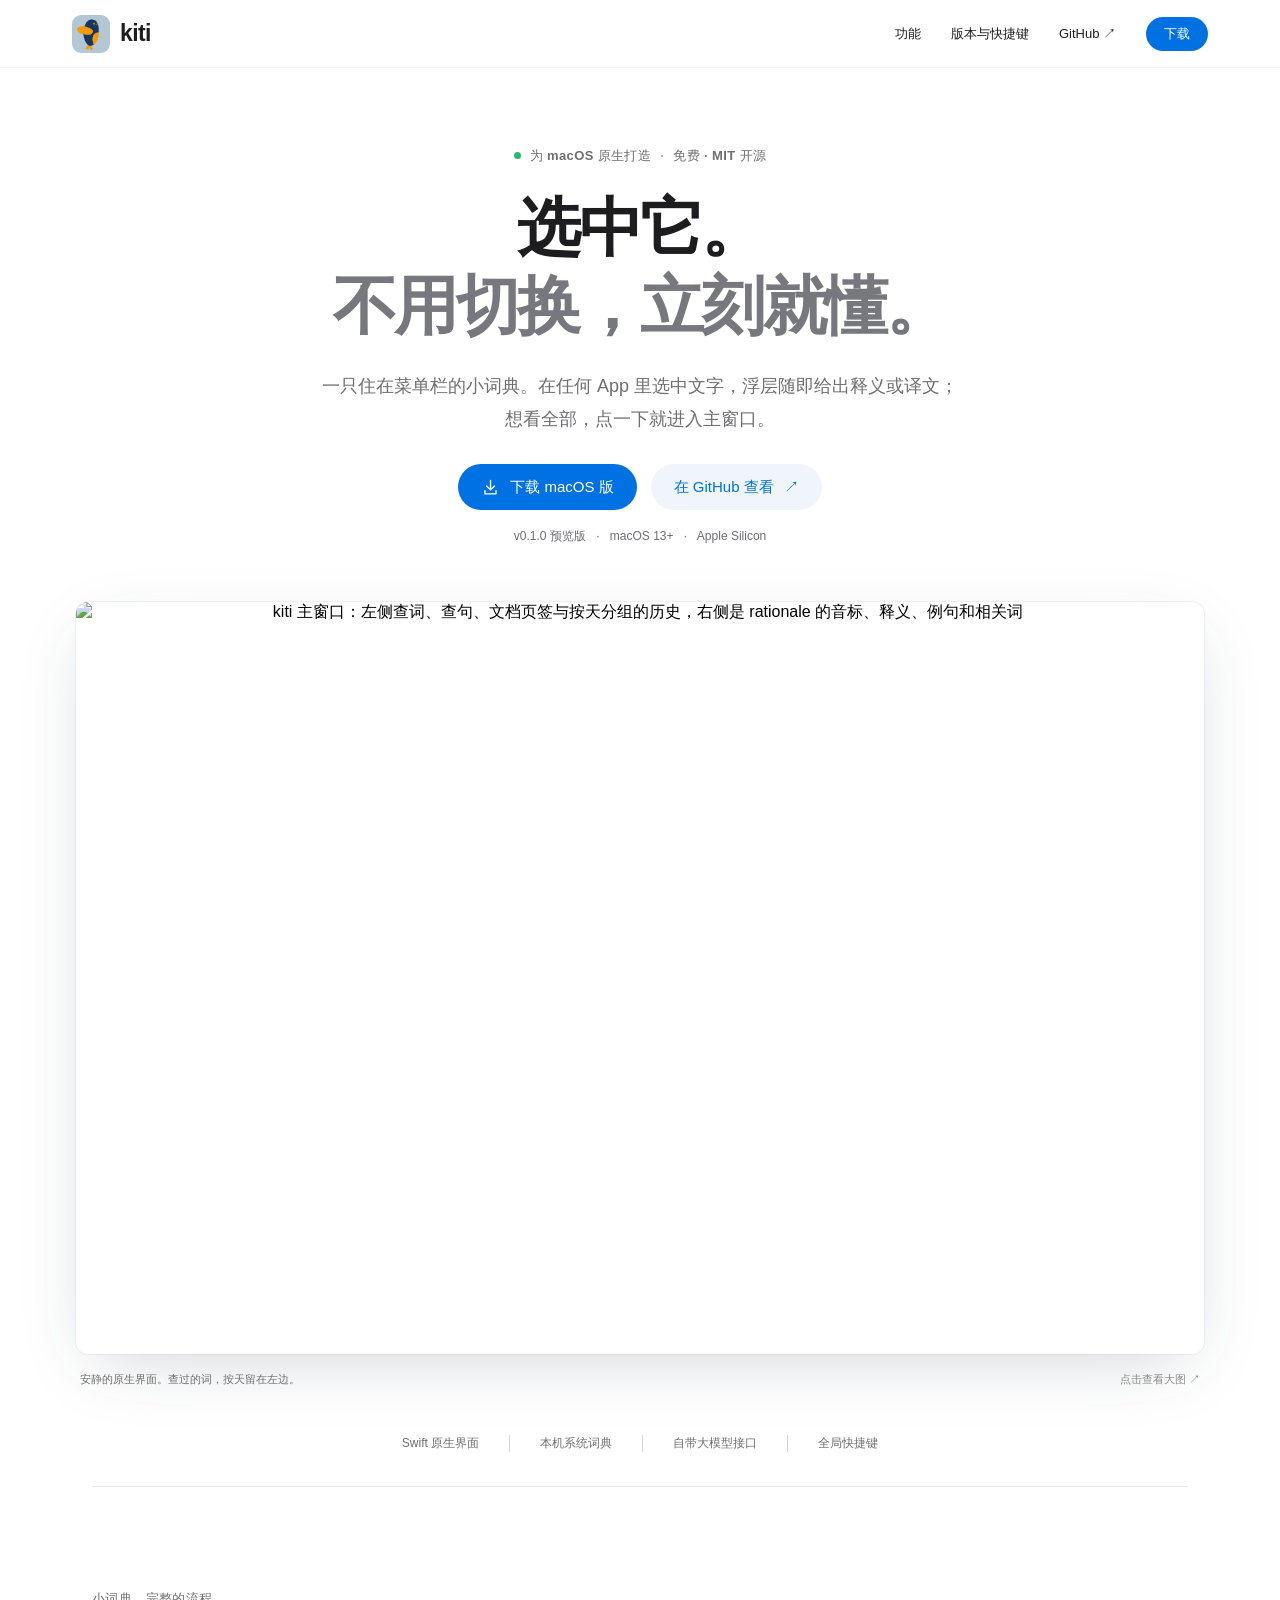
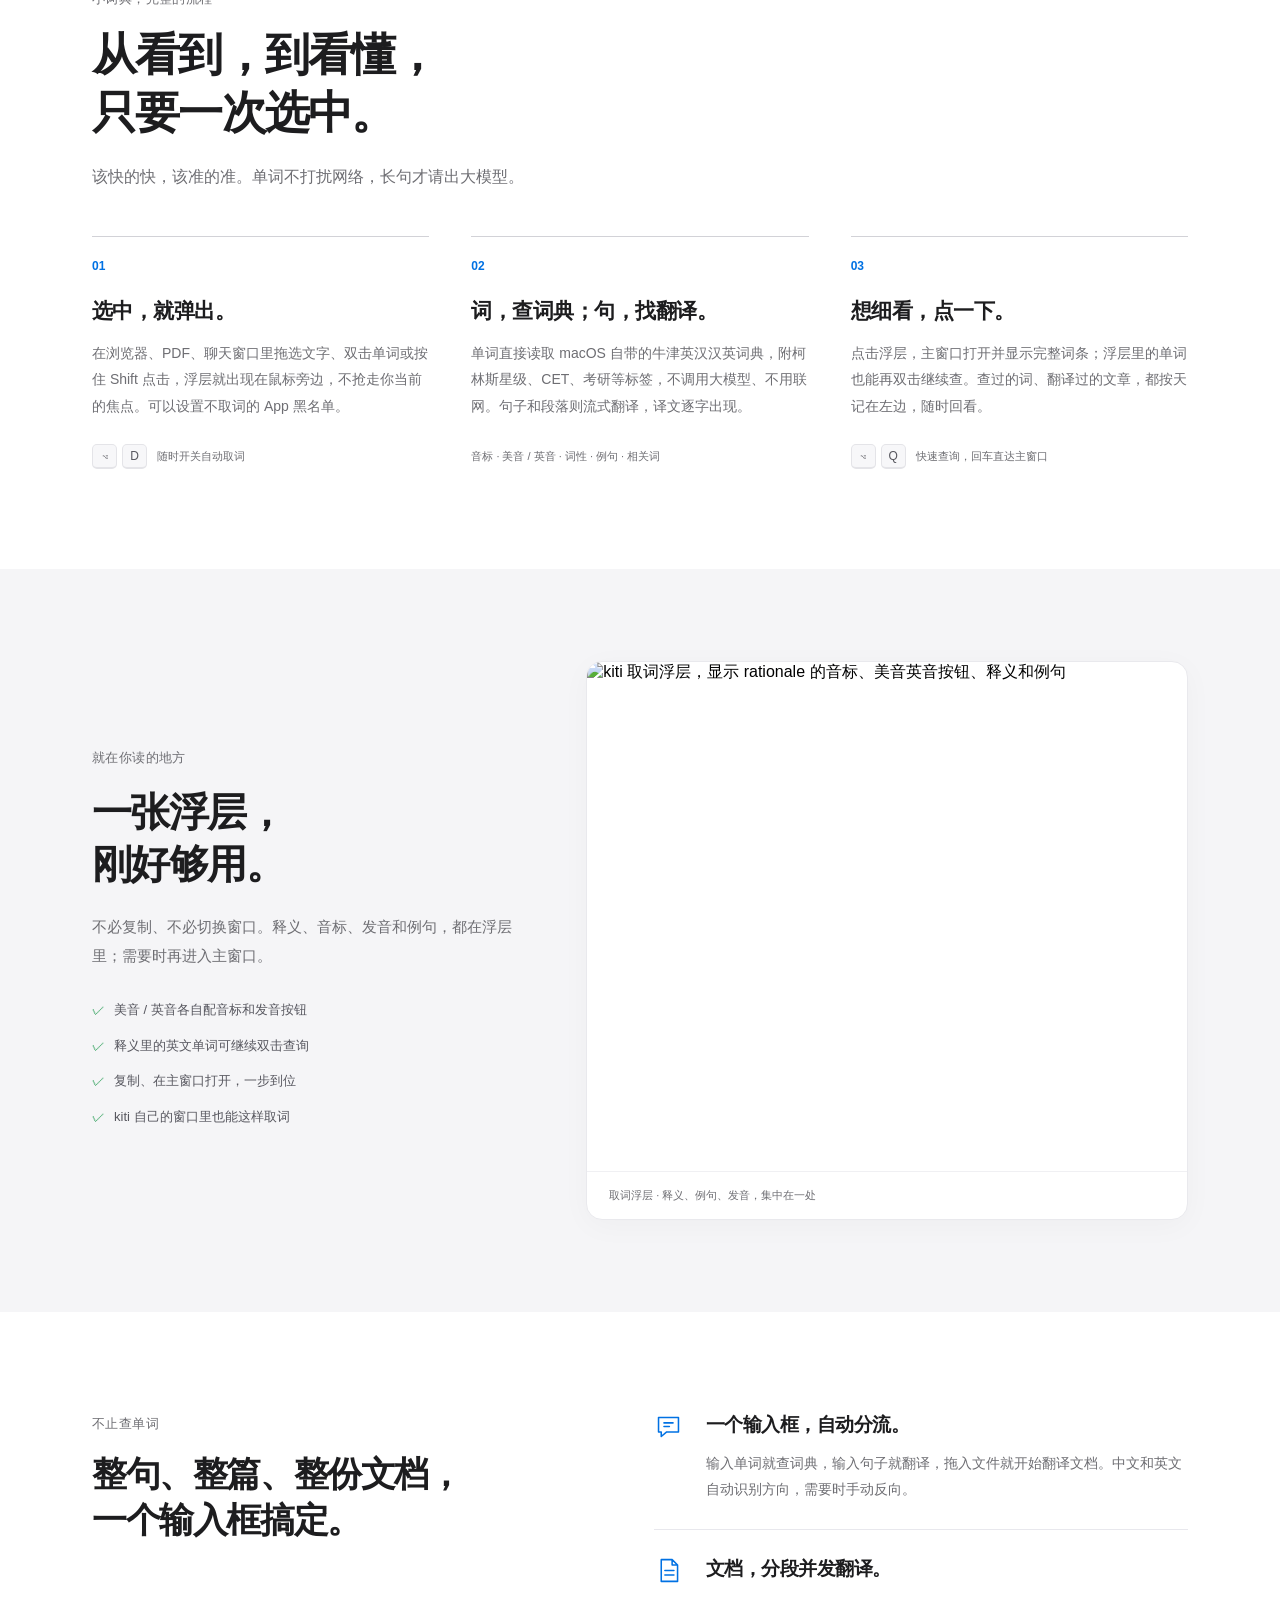
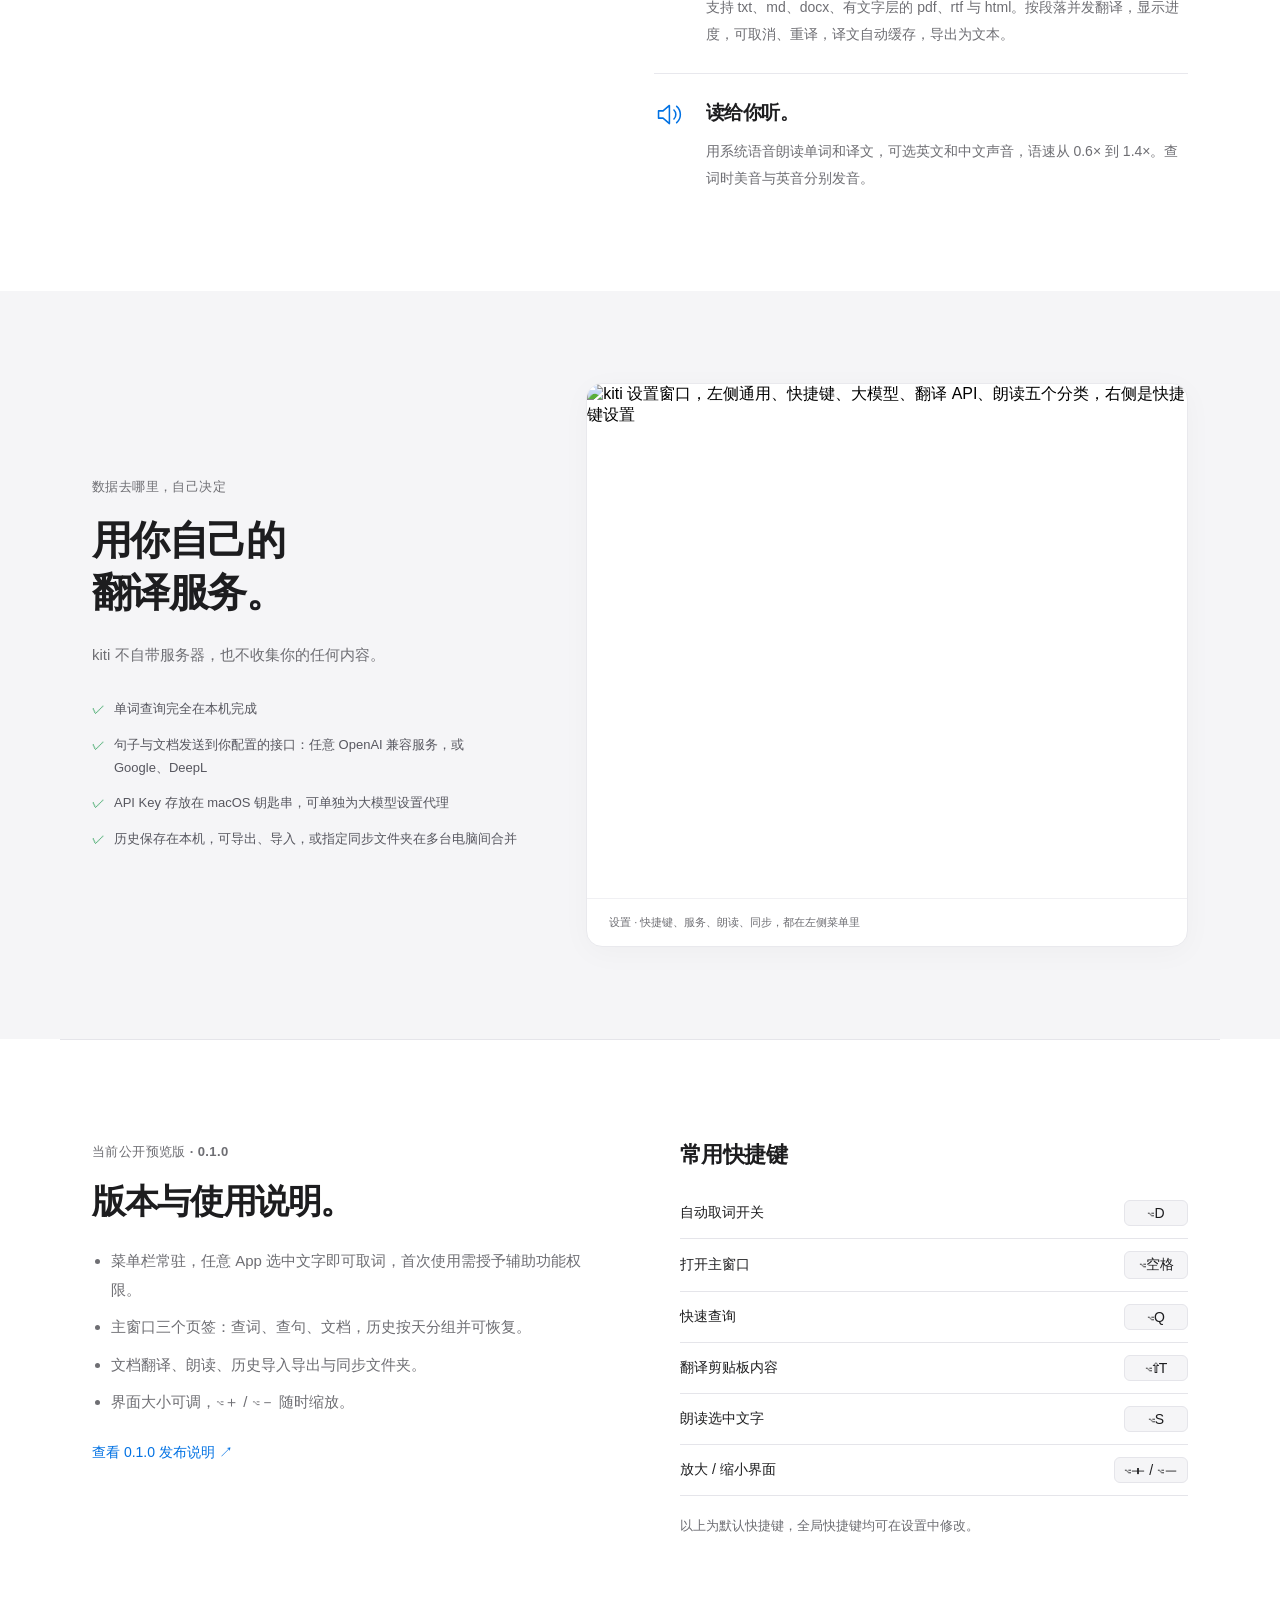
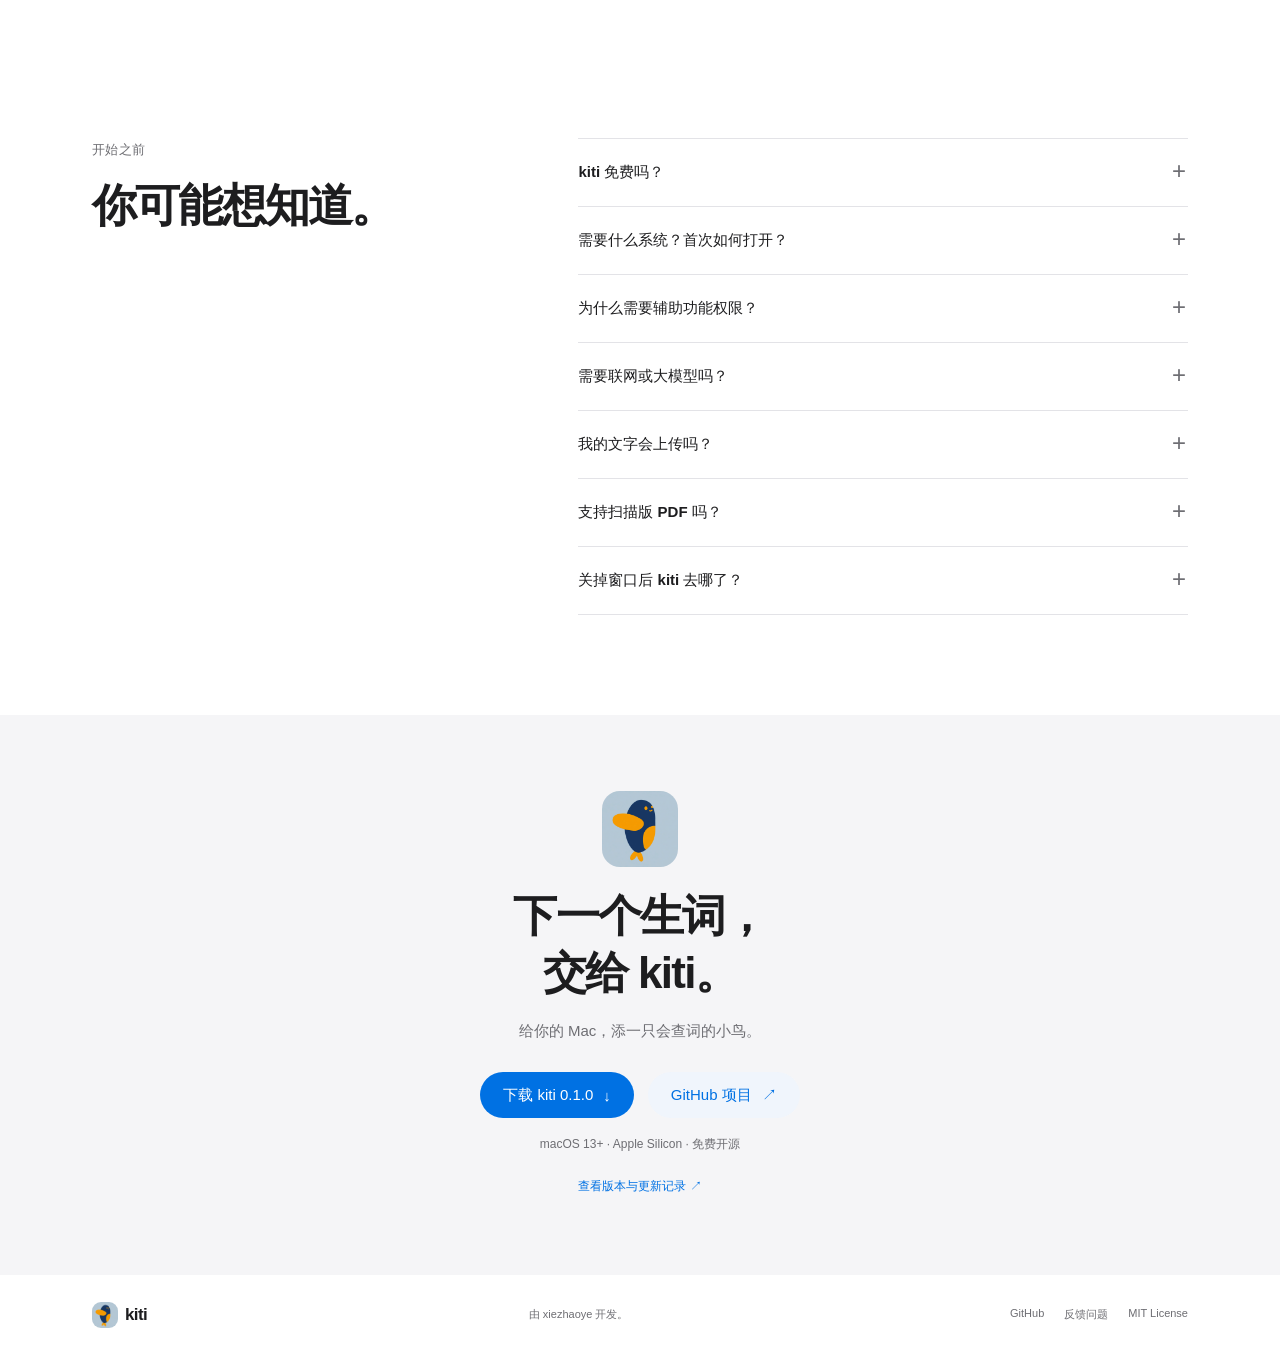
==== landing/index.html @ 947bb6e4 "kiti 0.1.0: macOS 菜单栏词典与翻译 + 落地页 Co-Authored-By: Claude Sonnet 5.5 <noreply@anthropic.com>" ====
<!doctype html>
<!-- Context: kiti, a macOS menu-bar dictionary and translator. Direction: same light Apple-inspired product page as Hoot, real offscreen renders of the native UI. No external fonts, trackers or runtime dependencies. -->
<html lang="zh-CN">
<head>
  <meta charset="utf-8">
  <meta name="viewport" content="width=device-width,initial-scale=1">
  <meta name="theme-color" content="#f5f5f7">
  <title>kiti — 选中就懂，住在菜单栏的 Mac 词典与翻译</title>
  <meta name="description" content="kiti 是一款免费的 macOS 菜单栏词典与翻译 App。在任何 App 里选中文字，浮层立即给出释义或译文；单词走本机系统词典，句子与整篇文档交给你自己的大模型，以 MIT 协议开源。">
  <link rel="canonical" href="https://kiti.xiezhaoye.site/">
  <link rel="icon" type="image/png" href="assets/logo.png">
  <link rel="apple-touch-icon" href="assets/logo.png">
  <meta property="og:type" content="website">
  <meta property="og:locale" content="zh_CN">
  <meta property="og:title" content="kiti — 选中就懂，住在菜单栏的 Mac 词典与翻译">
  <meta property="og:description" content="任何 App 里选中文字，浮层即刻出释义或译文。免费使用，MIT 开源。">
  <meta property="og:url" content="https://kiti.xiezhaoye.site/">
  <meta property="og:image" content="https://kiti.xiezhaoye.site/assets/kiti-main.jpg">
  <meta name="twitter:card" content="summary_large_image">
  <link rel="stylesheet" href="style.css">
  <script src="site.js" defer></script>
</head>
<body>
<a class="skip" href="#main">跳转到正文</a>
<header class="nav">
  <div class="nav-inner">
    <a class="brand" href="#" aria-label="kiti 首页"><img src="assets/logo.png" width="38" height="38" alt=""><span>kiti</span></a>
    <nav aria-label="主导航"><a href="#features">功能</a><a href="#updates">版本与快捷键</a><a href="https://github.com/xiezhaoye/kiti">GitHub <span aria-hidden="true">↗</span></a><a class="nav-download" href="#download">下载</a></nav>
  </div>
</header>
<main id="main">
  <section class="hero wrap" data-screen-label="产品介绍">
    <p class="eyebrow"><span class="status-dot" aria-hidden="true"></span> 为 macOS 原生打造 <span class="dot-divider">·</span> 免费 · MIT 开源</p>
    <h1>选中它。<br><span><span class="hero-phrase">不用切换，</span><span class="hero-phrase">立刻就懂。</span></span></h1>
    <p class="hero-description">一只住在菜单栏的小词典。在任何 App 里选中文字，浮层随即给出释义或译文；<br class="desktop-break">想看全部，点一下就进入主窗口。</p>
    <div class="hero-actions"><a class="button primary" href="https://github.com/xiezhaoye/kiti/releases/download/v0.1.0/kiti-0.1.0-macos-arm64.zip"><svg viewBox="0 0 24 24" aria-hidden="true"><path d="M12 3v12m-5-5 5 5 5-5M5 16v4h14v-4"></path></svg>下载 macOS 版</a><a class="button secondary" href="https://github.com/xiezhaoye/kiti">在 GitHub 查看 <span aria-hidden="true">↗</span></a></div>
    <p class="compatibility">v0.1.0 预览版 <span>·</span> macOS 13+ <span>·</span> Apple Silicon</p>
    <figure class="hero-product">
      <button class="screenshot-button" data-preview="assets/kiti-main.jpg" data-caption="kiti 主窗口：查词、查句、文档三个页签，按天分组的历史，以及词条详情" aria-label="放大查看 kiti 主窗口"><img class="product-image" src="assets/kiti-main.jpg" width="2000" height="1333" alt="kiti 主窗口：左侧查词、查句、文档页签与按天分组的历史，右侧是 rationale 的音标、释义、例句和相关词" fetchpriority="high"></button>
      <figcaption>安静的原生界面。查过的词，按天留在左边。<span>点击查看大图 <span aria-hidden="true">↗</span></span></figcaption>
    </figure>
    <div class="capability-strip"><span>Swift 原生界面</span><span>本机系统词典</span><span>自带大模型接口</span><span>全局快捷键</span></div>
  </section>
  <section class="section wrap" id="features" data-screen-label="核心流程">
    <div class="section-heading"><p class="eyebrow">小词典，完整的流程</p><h2>从看到，到看懂，<br>只要一次选中。</h2><p>该快的快，该准的准。单词不打扰网络，长句才请出大模型。</p></div>
    <div class="workflow">
      <article><span class="step">01</span><h3>选中，就弹出。</h3><p>在浏览器、PDF、聊天窗口里拖选文字、双击单词或按住 Shift 点击，浮层就出现在鼠标旁边，不抢走你当前的焦点。可以设置不取词的 App 黑名单。</p><div class="keyboard"><kbd>⌥</kbd><kbd>D</kbd><span>随时开关自动取词</span></div></article>
      <article><span class="step">02</span><h3>词，查词典；句，找翻译。</h3><p>单词直接读取 macOS 自带的牛津英汉汉英词典，附柯林斯星级、CET、考研等标签，不调用大模型、不用联网。句子和段落则流式翻译，译文逐字出现。</p><p class="small-note">音标 · 美音 / 英音 · 词性 · 例句 · 相关词</p></article>
      <article><span class="step">03</span><h3>想细看，点一下。</h3><p>点击浮层，主窗口打开并显示完整词条；浮层里的单词也能再双击继续查。查过的词、翻译过的文章，都按天记在左边，随时回看。</p><div class="keyboard"><kbd>⌥</kbd><kbd>Q</kbd><span>快速查询，回车直达主窗口</span></div></article>
    </div>
  </section>
  <section class="editing-section" data-screen-label="取词浮层">
    <div class="wrap editing-layout">
      <div class="editing-copy"><p class="eyebrow">就在你读的地方</p><h2>一张浮层，<br>刚好够用。</h2><p>不必复制、不必切换窗口。释义、音标、发音和例句，都在浮层里；需要时再进入主窗口。</p><ul class="check-list"><li>美音 / 英音各自配音标和发音按钮</li><li>释义里的英文单词可继续双击查询</li><li>复制、在主窗口打开，一步到位</li><li>kiti 自己的窗口里也能这样取词</li></ul></div>
      <figure class="annotation-figure"><button class="screenshot-button" data-preview="assets/kiti-popover.jpg" data-caption="kiti 取词浮层：auto 的音标、发音、释义与例句" aria-label="放大查看取词浮层"><img src="assets/kiti-popover.jpg" width="942" height="800" alt="kiti 取词浮层，显示 rationale 的音标、美音英音按钮、释义和例句" loading="lazy"></button><figcaption>取词浮层 · 释义、例句、发音，集中在一处</figcaption></figure>
    </div>
  </section>
  <section class="section wrap everyday" data-screen-label="翻译与文档">
    <div class="section-heading"><p class="eyebrow">不止查单词</p><h2>整句、整篇、整份文档，<br>一个输入框搞定。</h2></div>
    <div class="feature-list">
      <article><svg viewBox="0 0 32 32" aria-hidden="true"><path d="M5 6h22v16H14l-6 5v-5H5zM11 12h10M11 16h6"></path></svg><div><h3>一个输入框，自动分流。</h3><p>输入单词就查词典，输入句子就翻译，拖入文件就开始翻译文档。中文和英文自动识别方向，需要时手动反向。</p></div></article>
      <article><svg viewBox="0 0 32 32" aria-hidden="true"><path d="M8 4h12l6 6v18H8zM20 4v6h6M12 16h10M12 21h10"></path></svg><div><h3>文档，分段并发翻译。</h3><p>支持 txt、md、docx、有文字层的 pdf、rtf 与 html。按段落并发翻译，显示进度，可取消、重译，译文自动缓存，导出为文本。</p></div></article>
      <article><svg viewBox="0 0 32 32" aria-hidden="true"><path d="M5 12v8h5l7 6V6l-7 6zM22 11a7 7 0 0 1 0 10M25 7a12 12 0 0 1 0 18"></path></svg><div><h3>读给你听。</h3><p>用系统语音朗读单词和译文，可选英文和中文声音，语速从 0.6× 到 1.4×。查词时美音与英音分别发音。</p></div></article>
    </div>
  </section>
  <section class="editing-section" data-screen-label="翻译服务与隐私">
    <div class="wrap editing-layout">
      <div class="editing-copy"><p class="eyebrow">数据去哪里，自己决定</p><h2>用你自己的<br>翻译服务。</h2><p>kiti 不自带服务器，也不收集你的任何内容。</p><ul class="check-list"><li>单词查询完全在本机完成</li><li>句子与文档发送到你配置的接口：任意 OpenAI 兼容服务，或 Google、DeepL</li><li>API Key 存放在 macOS 钥匙串，可单独为大模型设置代理</li><li>历史保存在本机，可导出、导入，或指定同步文件夹在多台电脑间合并</li></ul></div>
      <figure class="annotation-figure"><button class="screenshot-button" data-preview="assets/kiti-keys.jpg" data-caption="kiti 设置：通用、快捷键、大模型、翻译 API、朗读" aria-label="放大查看设置界面"><img src="assets/kiti-keys.jpg" width="1820" height="1560" alt="kiti 设置窗口，左侧通用、快捷键、大模型、翻译 API、朗读五个分类，右侧是快捷键设置" loading="lazy"></button><figcaption>设置 · 快捷键、服务、朗读、同步，都在左侧菜单里</figcaption></figure>
    </div>
  </section>
  <section class="section wrap release-overview" id="updates" data-screen-label="当前版本与常用快捷键">
    <div><p class="eyebrow">当前公开预览版 · 0.1.0</p><h2>版本与使用说明。</h2><ul class="release-points"><li>菜单栏常驻，任意 App 选中文字即可取词，首次使用需授予辅助功能权限。</li><li>主窗口三个页签：查词、查句、文档，历史按天分组并可恢复。</li><li>文档翻译、朗读、历史导入导出与同步文件夹。</li><li>界面大小可调，⌥＋ / ⌥－ 随时缩放。</li></ul><a class="release-detail" href="https://github.com/xiezhaoye/kiti/releases/tag/v0.1.0">查看 0.1.0 发布说明 ↗</a></div>
    <div class="shortcut-panel"><h3>常用快捷键</h3><dl><div><dt>自动取词开关</dt><dd><kbd>⌥D</kbd></dd></div><div><dt>打开主窗口</dt><dd><kbd>⌥空格</kbd></dd></div><div><dt>快速查询</dt><dd><kbd>⌥Q</kbd></dd></div><div><dt>翻译剪贴板内容</dt><dd><kbd>⌥⇧T</kbd></dd></div><div><dt>朗读选中文字</dt><dd><kbd>⌥S</kbd></dd></div><div><dt>放大 / 缩小界面</dt><dd><kbd>⌥＋ / ⌥－</kbd></dd></div></dl><p>以上为默认快捷键，全局快捷键均可在设置中修改。</p></div>
  </section>
  <section class="section wrap faq-section" data-screen-label="常见问题"><div class="section-heading"><p class="eyebrow">开始之前</p><h2>你可能想知道。</h2></div><div class="faq">
    <details><summary>kiti 免费吗？</summary><p>免费使用，并以 MIT 协议开源。你可以查看、修改和分发代码，条款见 <a href="https://github.com/xiezhaoye/kiti/blob/main/LICENSE">MIT License</a>。</p></details>
    <details><summary>需要什么系统？首次如何打开？</summary><p>当前预览版支持 macOS 13 及以上的 Apple Silicon Mac。下载 ZIP 后解压，将 kiti.app 拖入“应用程序”。安装包尚未经 Apple 公证；如果系统提示无法验证开发者，可确认来源后在“系统设置 → 隐私与安全性”中选择“仍要打开”。</p></details>
    <details><summary>为什么需要辅助功能权限？</summary><p>kiti 通过 macOS 辅助功能读取其他 App 里选中的文字；读不到时才模拟 ⌘C 并恢复你的剪贴板。请在“系统设置 → 隐私与安全性 → 辅助功能”（部分系统版本叫“设备控制和数据访问”）里允许 kiti，然后重新打开。菜单栏的“取词诊断…”会显示当前授权和最近几次取词的结果。</p></details>
    <details><summary>需要联网或大模型吗？</summary><p>查单词不需要，直接使用本机的系统词典。翻译句子和文档需要一个翻译服务：任何 OpenAI 兼容接口（默认指向本机 127.0.0.1:3425），或者 Google、DeepL。接口地址、模型与 Key 都在设置里配置。</p></details>
    <details><summary>我的文字会上传吗？</summary><p>单词查询不会离开你的电脑。翻译句子与文档时，文字只会发送到你自己配置的接口；API Key 存放在 macOS 钥匙串。kiti 没有自己的服务器，也不含统计和追踪脚本。</p></details>
    <details><summary>支持扫描版 PDF 吗？</summary><p>暂不支持。没有文字层的扫描件会提示无法读取；带文字层的 PDF 可以正常翻译。</p></details>
    <details><summary>关掉窗口后 kiti 去哪了？</summary><p>默认继续留在菜单栏，保持取词可用。可在设置 → 通用里选择“关闭主窗口时退出”，也可以打开“在 Dock 中显示”。</p></details>
  </div></section>
  <section class="download-section" id="download" data-screen-label="下载 kiti"><div class="wrap"><img src="assets/logo.png" width="76" height="76" alt="kiti" loading="lazy"><h2>下一个生词，<br>交给 kiti。</h2><p>给你的 Mac，添一只会查词的小鸟。</p><div class="hero-actions"><a class="button primary" href="https://github.com/xiezhaoye/kiti/releases/download/v0.1.0/kiti-0.1.0-macos-arm64.zip">下载 kiti 0.1.0 <span aria-hidden="true">↓</span></a><a class="button secondary" href="https://github.com/xiezhaoye/kiti">GitHub 项目 <span aria-hidden="true">↗</span></a></div><p class="compatibility">macOS 13+ · Apple Silicon · 免费开源</p><a class="release-notes" href="https://github.com/xiezhaoye/kiti/releases">查看版本与更新记录 <span aria-hidden="true">↗</span></a></div></section>
</main>
<footer class="wrap footer"><a class="brand" href="#"><img src="assets/logo.png" width="26" height="26" alt=""><span>kiti</span></a><p>由 <a href="https://www.xiezhaoye.site/">xiezhaoye</a> 开发。</p><nav aria-label="页脚导航"><a href="https://github.com/xiezhaoye/kiti">GitHub</a><a href="https://github.com/xiezhaoye/kiti/issues">反馈问题</a><a href="https://github.com/xiezhaoye/kiti/blob/main/LICENSE">MIT License</a></nav></footer>
<dialog id="image-preview" aria-label="产品截图大图"><button class="preview-close" aria-label="关闭大图">关闭 <span aria-hidden="true">×</span></button><img alt=""><p></p></dialog>
</body>
</html>
---- landing/style.css ----
:root{--bg:#fff;--surface:#f5f5f7;--ink:#1d1d1f;--muted:#6e6e73;--blue:#0071e3;--line:#d2d2d7;--radius:18px;--font:-apple-system,BlinkMacSystemFont,"SF Pro Display","PingFang SC","Hiragino Sans GB","Microsoft YaHei",sans-serif}
*{box-sizing:border-box}html{scroll-behavior:smooth;scroll-padding-top:90px}body{margin:0;font-family:var(--font);color:var(--ink);background:var(--bg);-webkit-font-smoothing:antialiased}button,a,summary{-webkit-tap-highlight-color:transparent}a{color:inherit;text-decoration:none}a:hover{color:var(--blue)}a:focus-visible,button:focus-visible,summary:focus-visible{outline:3px solid #77b7ff;outline-offset:5px}button{font:inherit;cursor:pointer}img{max-width:100%;height:auto;display:block}p{line-height:1.8;margin:0}h1,h2,h3{margin:0;font-weight:600;letter-spacing:-.04em}svg{fill:none;stroke:currentColor;stroke-width:1.7;stroke-linecap:round;stroke-linejoin:round;flex:none}.wrap{max-width:1160px;margin:0 auto;padding:0 32px}.skip{position:fixed;left:16px;top:-80px;background:var(--ink);color:#fff;padding:12px;z-index:100}.skip:focus{top:12px}.nav{height:68px;position:sticky;top:0;z-index:10;background:#ffffffdd;backdrop-filter:blur(20px);border-bottom:1px solid #0000000d}.nav-inner{max-width:1200px;height:100%;padding:0 32px;margin:auto;display:flex;align-items:center;justify-content:space-between}.brand{display:flex;align-items:center;gap:10px;font-size:23px;font-weight:650;letter-spacing:-.6px}.brand img{border-radius:9px}.nav nav{display:flex;align-items:center;gap:30px;font-size:13px}.nav-download{padding:8px 18px;border-radius:20px;color:#fff;background:var(--blue)}.nav-download:hover{background:#0077ed;color:#fff}.hero{text-align:center;padding-top:76px}.eyebrow{font-size:13px;font-weight:550;letter-spacing:.03em;color:var(--muted)}.hero>.eyebrow{display:flex;justify-content:center;align-items:center;gap:9px}.status-dot{width:7px;height:7px;background:#29b86b;border-radius:50%}.dot-divider{color:#aaa}h1{font-size:clamp(40px,5vw,68px);line-height:1.22;margin:22px 0 24px}h1 span{color:#77777e}.hero-description{font-size:18px;line-height:1.85;color:var(--muted)}.hero-actions{display:flex;justify-content:center;align-items:center;gap:14px;margin-top:28px;flex-wrap:wrap}.button{display:inline-flex;justify-content:center;align-items:center;gap:10px;min-height:46px;padding:12px 23px;font-size:15px;font-weight:500;border-radius:24px;transition:background .16s,box-shadow .16s}.button svg{width:19px;height:19px}.primary{background:var(--blue);color:#fff}.primary:hover{background:#0077ed;color:#fff;box-shadow:0 4px 14px #0071e320}.secondary{color:var(--blue);background:#f0f5fc}.secondary:hover{background:#e6effb}.compatibility{font-size:12px;color:var(--muted);margin-top:16px}.compatibility span{padding:0 7px}.hero-product{margin:54px -16px 0}.screenshot-button{display:block;width:100%;padding:0;border:0;background:none;text-align:inherit;cursor:zoom-in;border-radius:12px}.product-image{width:100%;border-radius:12px;box-shadow:0 20px 65px -18px #26374c36,0 0 0 1px #0000000c}.hero-product figcaption{display:flex;justify-content:space-between;text-align:left;font-size:11px;color:var(--muted);padding:18px 4px}.hero-product figcaption>span{color:#8a8a8e}.capability-strip{display:flex;justify-content:center;gap:0;color:var(--muted);font-size:12px;border-bottom:1px solid #e8e8ed;padding:30px 0 34px}.capability-strip span{padding:0 30px;border-right:1px solid #d2d2d7}.capability-strip span:last-child{border:0}.section{padding-top:100px;padding-bottom:100px}.section-heading h2{font-size:clamp(32px,4vw,45px);line-height:1.3;margin-top:16px}.section-heading>p:last-child:not(.eyebrow){color:var(--muted);margin-top:20px;font-size:16px}.workflow{margin-top:44px;display:grid;grid-template-columns:repeat(3,1fr);gap:42px}.step{font-size:12px;font-weight:550;display:block;color:var(--blue);margin-bottom:24px;padding-top:22px;border-top:1px solid var(--line)}h3{font-size:21px;letter-spacing:-.025em}.workflow article>p{font-size:14px;color:var(--muted);margin-top:15px;line-height:1.9}.keyboard{display:flex;align-items:center;gap:5px;margin-top:24px}.keyboard kbd{font-family:var(--font);display:inline-flex;align-items:center;justify-content:center;min-width:25px;height:25px;background:#f7f7f9;border:1px solid #e4e4e8;border-bottom-width:2px;border-radius:5px;color:#57575e;font-size:12px}.keyboard span{font-size:11px;color:var(--muted);margin-left:5px}.workflow article>.small-note{font-size:11px;margin-top:26px}.editing-section{background:var(--surface);padding:92px 0}.editing-layout{display:grid;grid-template-columns:.85fr 1.2fr;align-items:center;gap:68px}.editing-copy h2{font-size:40px;line-height:1.3;margin:16px 0 22px}.editing-copy>p:not(.eyebrow){font-size:15px;color:var(--muted);line-height:1.95}.check-list{list-style:none;padding:0;margin:22px 0 0}.check-list li{font-size:13px;line-height:1.8;padding:6px 0 6px 22px;position:relative;color:#57575f}.check-list li:before{content:"✓";position:absolute;left:0;color:#229b50}.annotation-figure{margin:0;background:#fff;box-shadow:0 6px 30px #00000008;border:1px solid #e9e9ed;border-radius:16px;overflow:hidden}.annotation-figure img{width:100%}.annotation-figure figcaption{border-top:1px solid #f0f0f3;padding:16px 22px;font-size:11px;color:var(--muted)}.everyday{display:grid;grid-template-columns:.95fr 1.1fr;gap:100px}.everyday .section-heading h2{font-size:35px}.feature-list article{display:flex;gap:23px;padding:26px 0;border-bottom:1px solid #e8e8ed}.feature-list article:first-child{padding-top:0}.feature-list article:last-child{border:0;padding-bottom:0}.feature-list svg{width:29px;height:29px;color:var(--blue)}.feature-list h3{font-size:19px}.feature-list p{margin-top:12px;font-size:14px;color:var(--muted);line-height:1.9}.story-section{background:#f8f7f5;padding:76px 0}.story-layout{display:grid;grid-template-columns:140px 1fr;gap:45px;max-width:950px;align-items:start}.story-layout>img{margin-top:12px;border-radius:24px}.story-layout blockquote{font-size:30px;line-height:1.5;letter-spacing:-.03em;font-weight:550;margin:16px 0 24px}.story-layout blockquote+p{color:var(--muted);font-size:14px;max-width:610px}.author{margin-top:24px;font-size:12px;display:flex;align-items:center;gap:13px}.author a{font-weight:600}.author>span{color:var(--muted)}.story-layout .attribution{color:#76767b;font-size:11px;line-height:1.8;margin-top:24px}.attribution a{border-bottom:1px solid #bbb}.faq-section{display:grid;grid-template-columns:.8fr 1.2fr;gap:80px}.faq details{border-bottom:1px solid #e3e3e7}.faq details:first-child{border-top:1px solid #e3e3e7}.faq summary{padding:24px 30px 24px 0;cursor:pointer;list-style:none;font-size:15px;font-weight:550;position:relative}.faq summary::-webkit-details-marker{display:none}.faq summary:after{content:"+";font-weight:300;font-size:24px;position:absolute;right:2px;top:18px;color:var(--muted)}.faq details[open] summary:after{content:"−"}.faq details p{padding:0 26px 24px 0;font-size:13px;color:var(--muted)}.faq a{color:var(--blue)}.download-section{text-align:center;background:var(--surface);padding:76px 0 80px}.download-section img{margin:auto;border-radius:18px}.download-section h2{font-size:44px;line-height:1.3;margin:20px 0 16px}.download-section p{color:var(--muted);font-size:15px}.download-section .compatibility{font-size:12px}.release-notes{display:inline-block;margin-top:22px;font-size:12px;color:var(--blue)}.footer{display:flex;align-items:center;justify-content:space-between;gap:20px;padding-top:27px;padding-bottom:27px;color:var(--muted)}.footer .brand{font-size:17px;color:var(--ink);gap:7px}.footer p{font-size:11px}.footer nav{display:flex;gap:20px;font-size:11px}dialog{border:0;border-radius:16px;padding:48px 20px 20px;max-width:min(1400px,95vw);max-height:94vh;background:#fff;box-shadow:0 20px 90px #0005}dialog::backdrop{background:#181b24b0;backdrop-filter:blur(7px)}dialog img{max-height:76vh;width:auto;object-fit:contain;margin:auto}dialog p{font-size:12px;color:var(--muted);margin-top:14px;text-align:center}.preview-close{position:absolute;right:18px;top:13px;border:0;border-radius:7px;background:#f1f1f4;color:#555;padding:6px 12px;font-size:12px}.not-found{min-height:100vh;display:flex;align-items:center;justify-content:center;flex-direction:column;gap:22px;text-align:center;padding:24px}.not-found h1{font-size:36px;margin:0}
@media(min-width:1500px){.hero{padding-top:92px}}@media(max-width:900px){.wrap{padding-left:24px;padding-right:24px}.hero{padding-top:56px}.hero-description{font-size:16px}.capability-strip span{padding:0 17px}.workflow{gap:24px}.editing-layout{gap:32px}.editing-copy h2{font-size:34px}.everyday{gap:45px}.everyday .section-heading h2{font-size:30px}.faq-section{gap:40px}.footer p{display:none}}@media(max-width:640px){.nav{height:60px}.nav-inner{padding:0 20px}.brand{font-size:21px;gap:7px}.brand img{width:32px}.nav nav{gap:18px;font-size:12px}.nav nav>a:nth-child(2){display:none}.nav-download{padding:7px 13px}.hero{padding-top:45px}.hero>.eyebrow{font-size:10px;gap:5px}h1{font-size:38px;line-height:1.25;margin-top:24px}.hero-description{font-size:14px}.desktop-break{display:none}.button{font-size:13px;min-height:44px;padding:11px 18px}.hero-actions{gap:10px;margin-top:25px}.compatibility{font-size:10px}.hero-product{margin:36px -10px 0}.hero-product figcaption{font-size:10px;text-align:center;display:block;padding-top:14px}.hero-product figcaption>span{display:none}.capability-strip{display:grid;grid-template-columns:1fr 1fr;gap:17px;padding:26px 0;font-size:10px}.capability-strip span:nth-child(2){border:0}.section{padding-top:64px;padding-bottom:64px}.section-heading h2{font-size:32px}.section-heading>p:last-child:not(.eyebrow){font-size:14px}.workflow{grid-template-columns:1fr;gap:32px;margin-top:30px}.step{margin-bottom:16px;padding-top:18px}.workflow h3{font-size:21px}.workflow article>p{font-size:14px}.workflow .keyboard{margin-top:16px}.editing-section{padding:60px 0}.editing-layout{grid-template-columns:1fr;gap:32px}.editing-copy h2{font-size:33px}.annotation-figure figcaption{font-size:10px}.everyday{display:block}.everyday .section-heading{margin-bottom:34px}.everyday .section-heading h2{font-size:30px}.feature-list article{gap:17px}.feature-list h3{font-size:18px}.feature-list p{font-size:13px}.story-section{padding:54px 0}.story-layout{display:block}.story-layout>img{width:72px;border-radius:16px;margin:0 0 24px}.story-layout blockquote{font-size:25px}.story-layout blockquote+p{font-size:13px}.faq-section{display:block}.faq{margin-top:30px}.faq summary{font-size:14px;padding-top:22px;padding-bottom:22px}.faq details p{font-size:13px}.download-section{padding:58px 0 62px}.download-section h2{font-size:36px}.download-section p{font-size:13px}.footer{flex-wrap:wrap;justify-content:space-between;padding-top:24px;padding-bottom:24px}.footer nav{gap:14px;font-size:10px}dialog{padding:45px 10px 16px}dialog p{font-size:10px}dialog img{max-height:72vh}}
@media(prefers-reduced-motion:reduce){html{scroll-behavior:auto}.button{transition:none}}

.hero-phrase{display:inline-block;white-space:nowrap}

.release-overview{display:grid;grid-template-columns:1fr 1fr;gap:80px;border-top:1px solid #e5e5ea}.release-overview h2{font-size:34px;line-height:1.4;margin-top:14px}.release-points{margin:22px 0 14px;padding-left:19px;font-size:15px;line-height:1.9;color:var(--muted)}.release-points li+li{margin-top:9px}.release-detail{display:inline-flex;align-items:center;min-height:44px;color:var(--blue);font-size:14px}.shortcut-panel h3{font-size:22px;margin-bottom:18px}.shortcut-panel dl{margin:0}.shortcut-panel dl>div{display:flex;justify-content:space-between;align-items:center;gap:20px;padding:12px 0;border-bottom:1px solid #e5e5ea;font-size:14px}.shortcut-panel dd{margin:0}.shortcut-panel kbd{font:14px var(--font);font-variant-numeric:tabular-nums;background:#f5f5f7;border:1px solid #e5e5ea;border-radius:6px;padding:4px 9px;display:inline-block;min-width:64px;text-align:center}.shortcut-panel>p{font-size:13px;line-height:1.8;color:var(--muted);margin-top:18px}@media(max-width:700px){.release-overview{grid-template-columns:1fr;gap:32px}.release-overview h2{font-size:30px}.release-points{font-size:14px}}
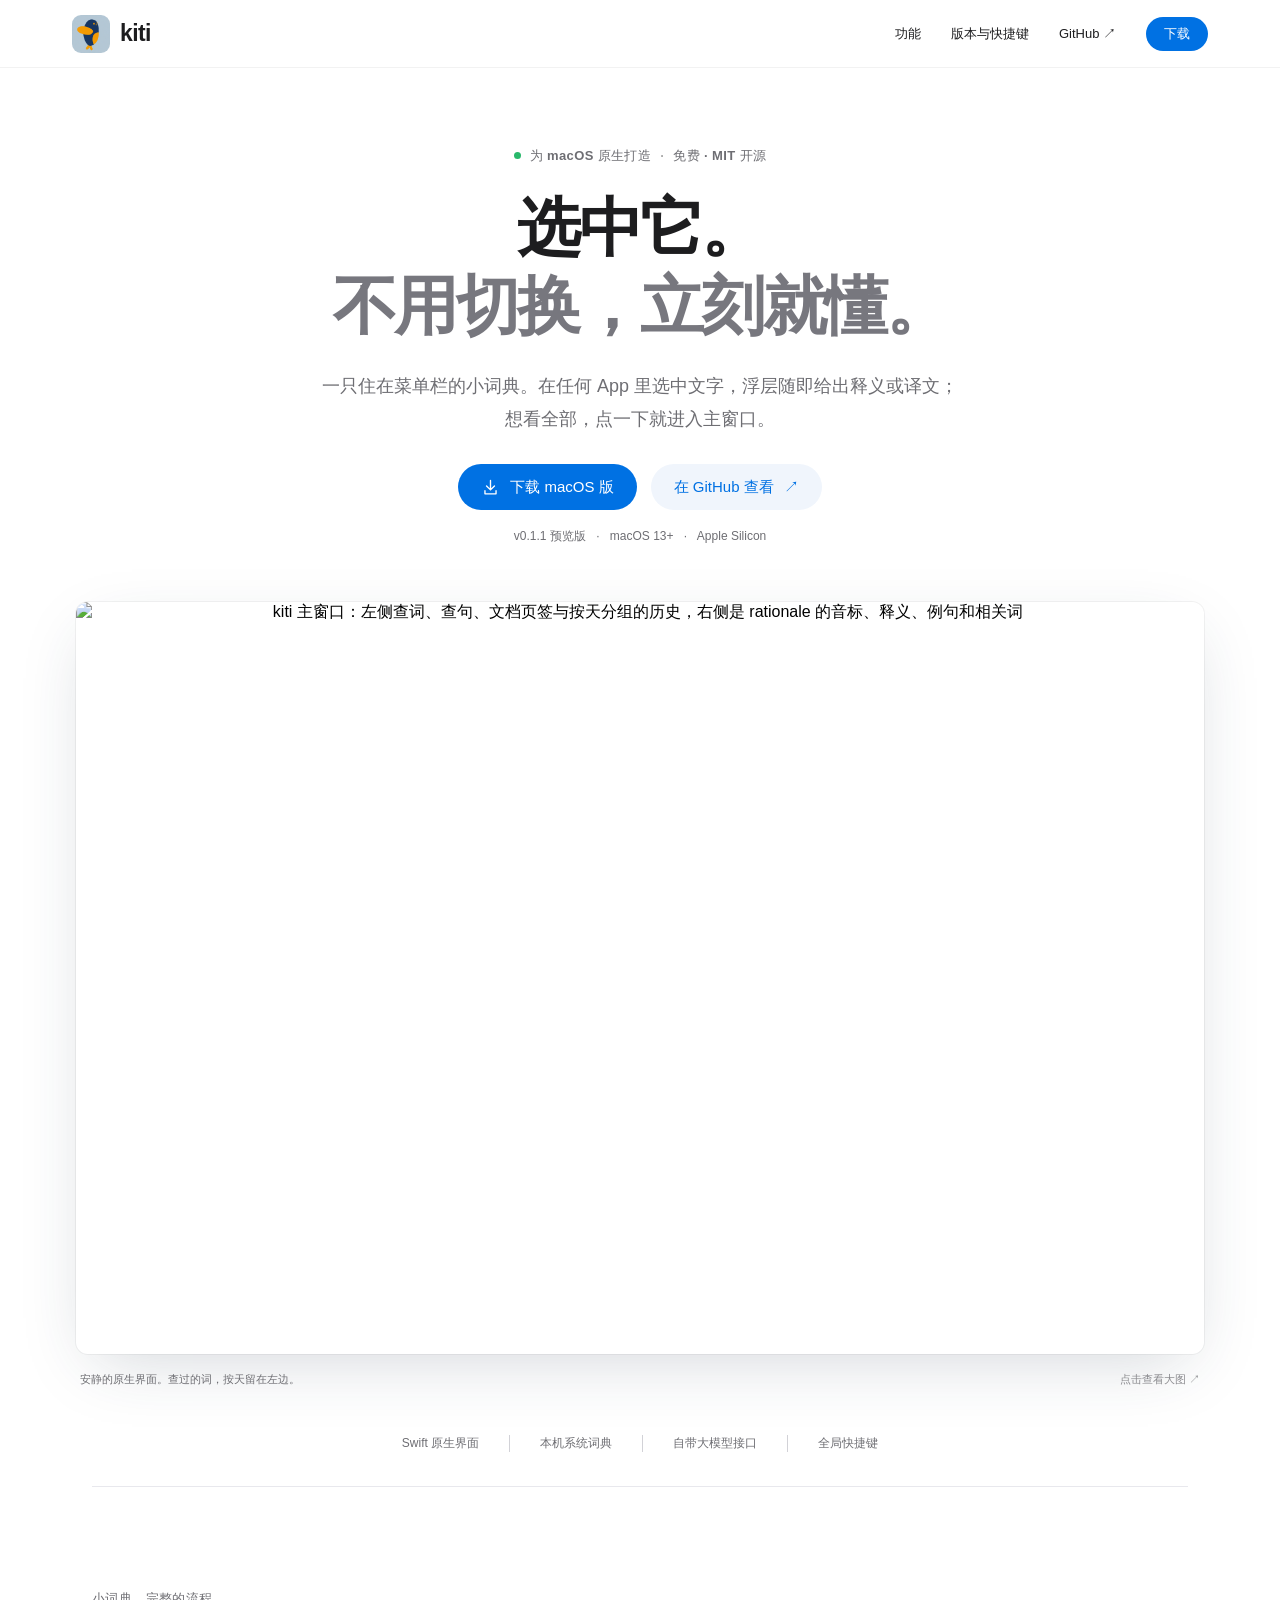
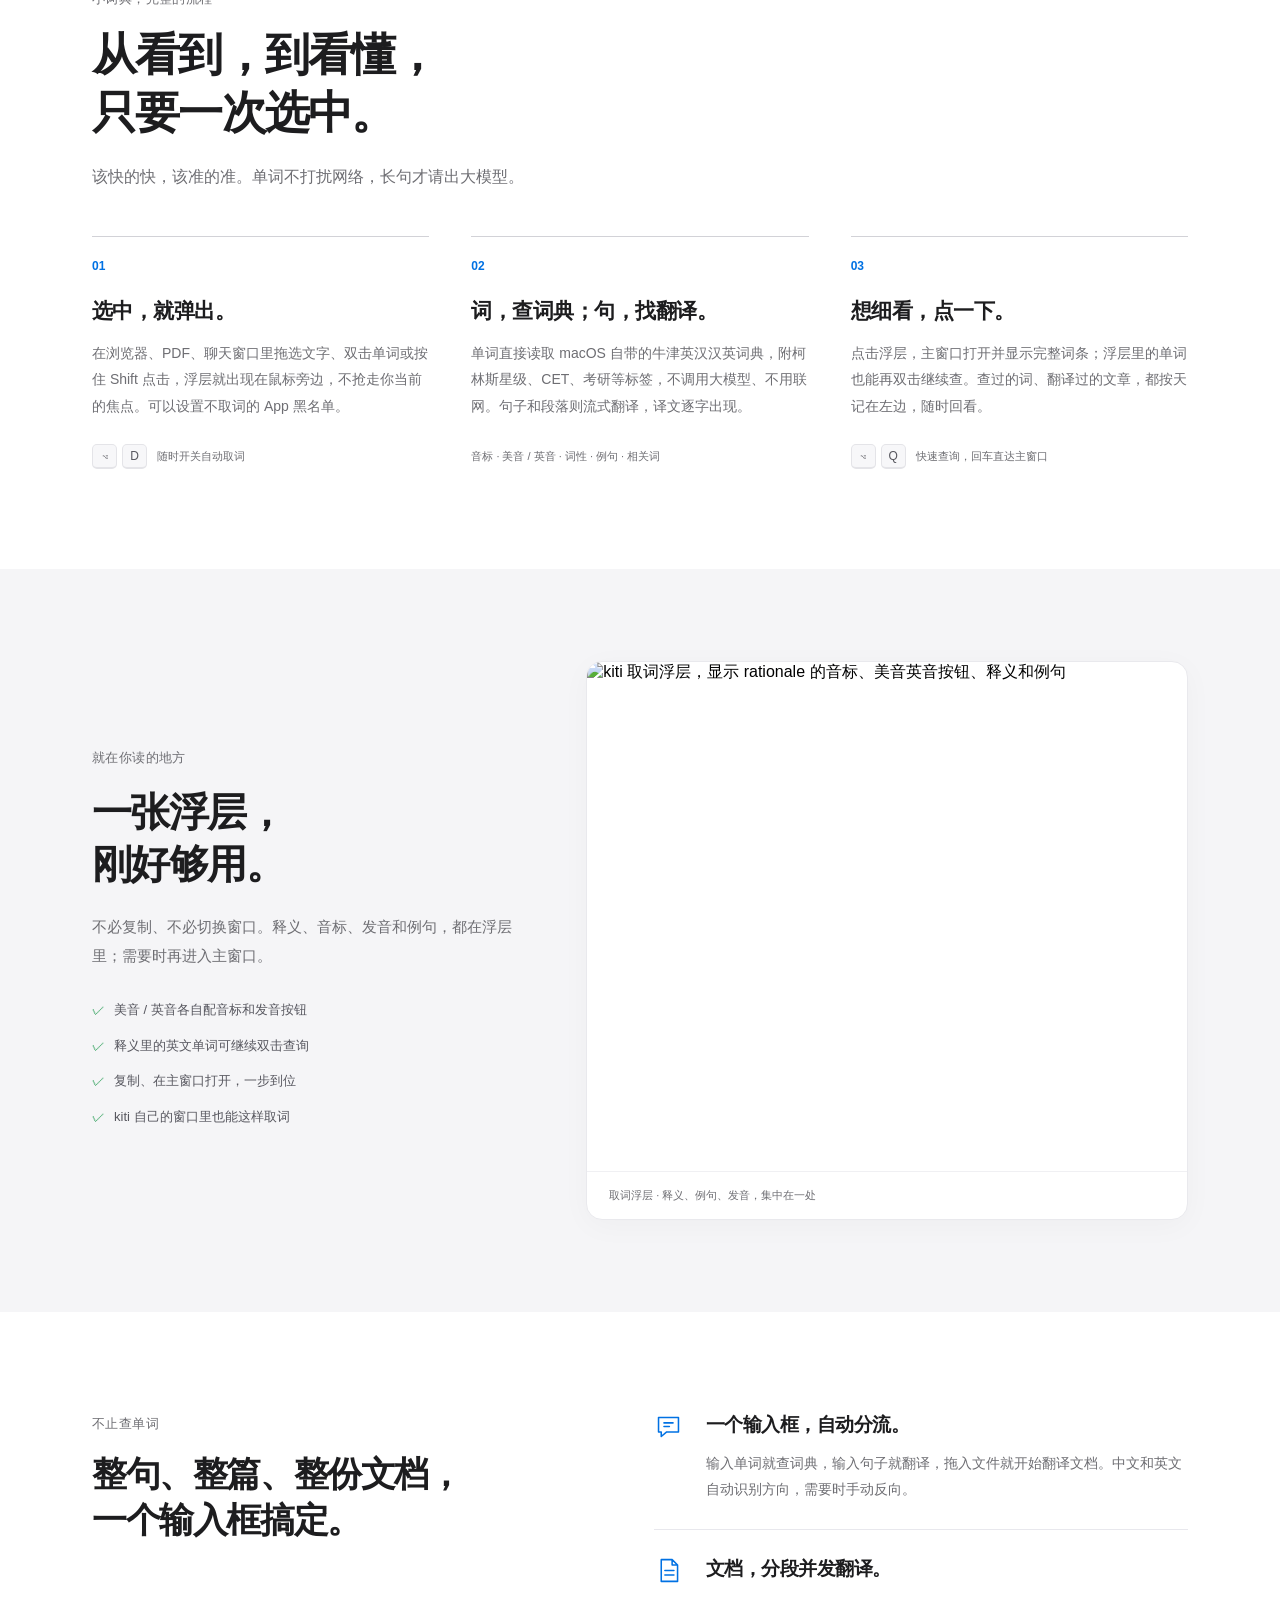
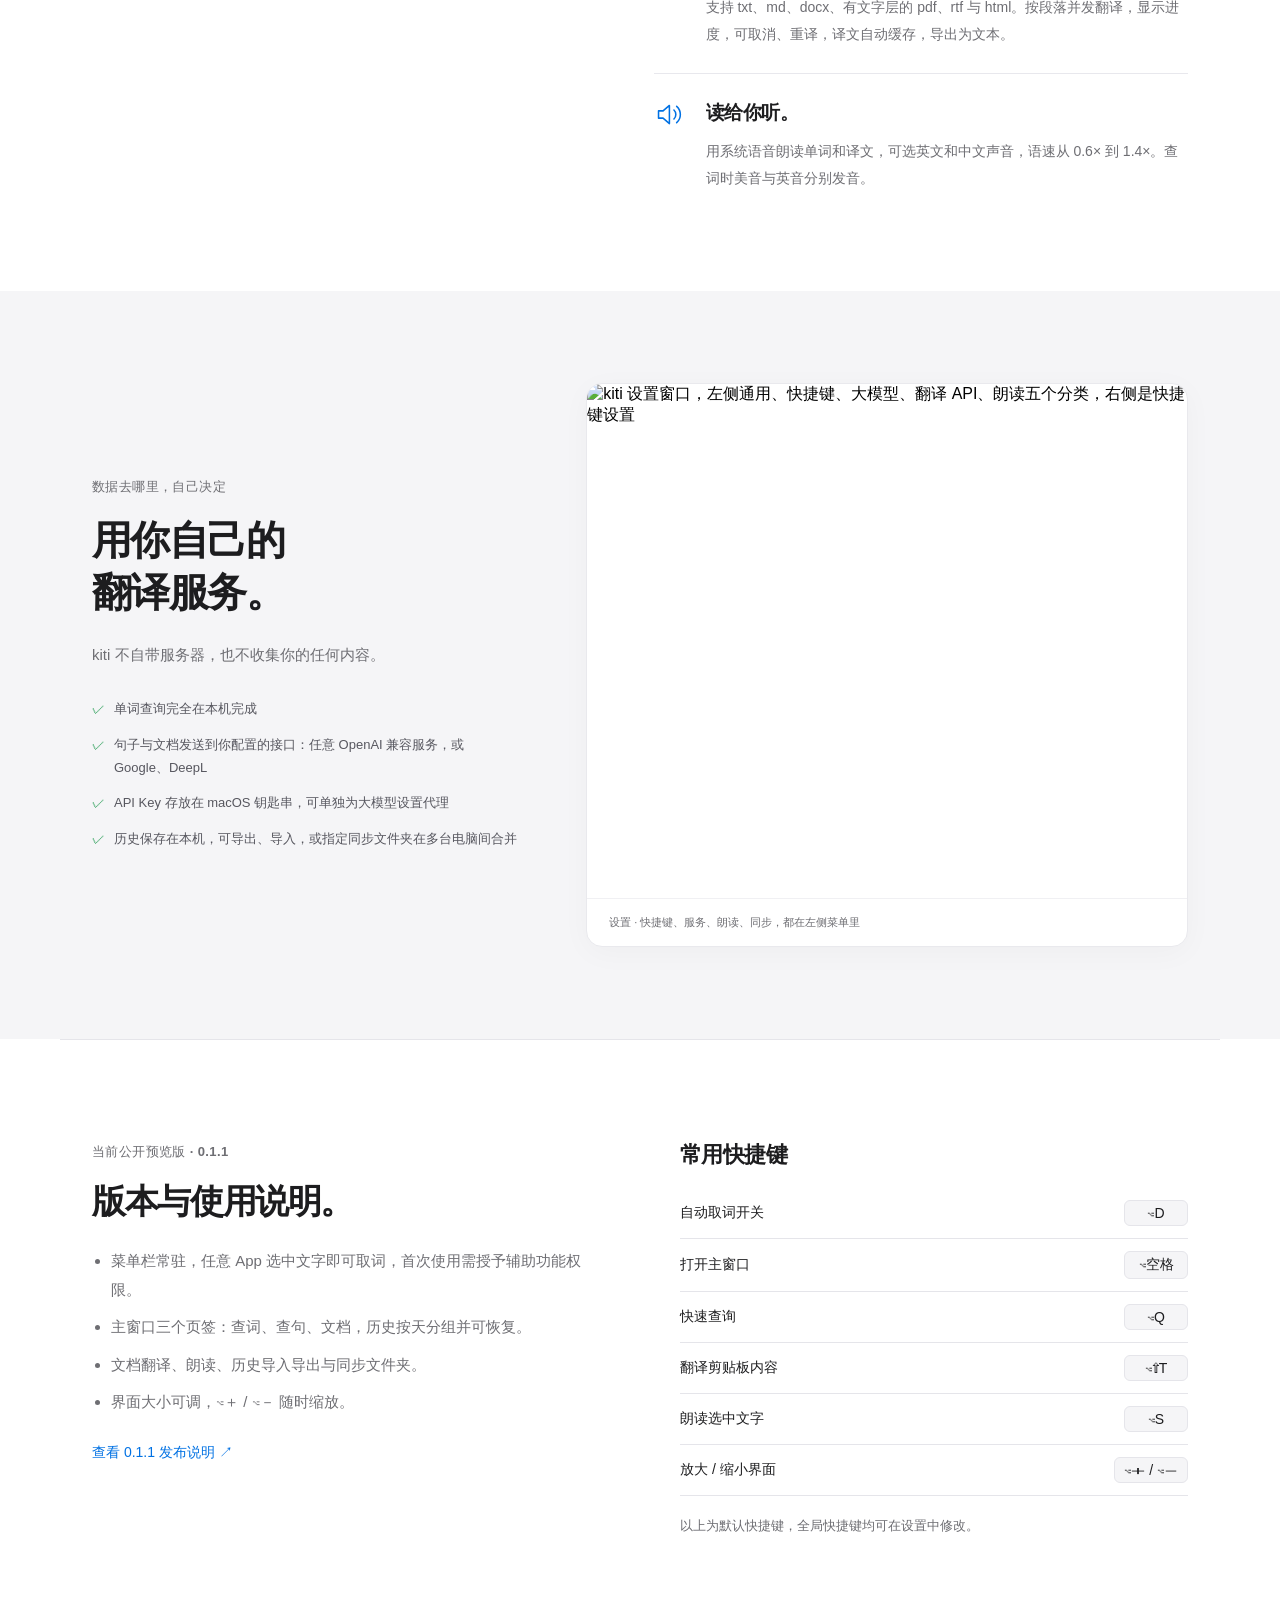
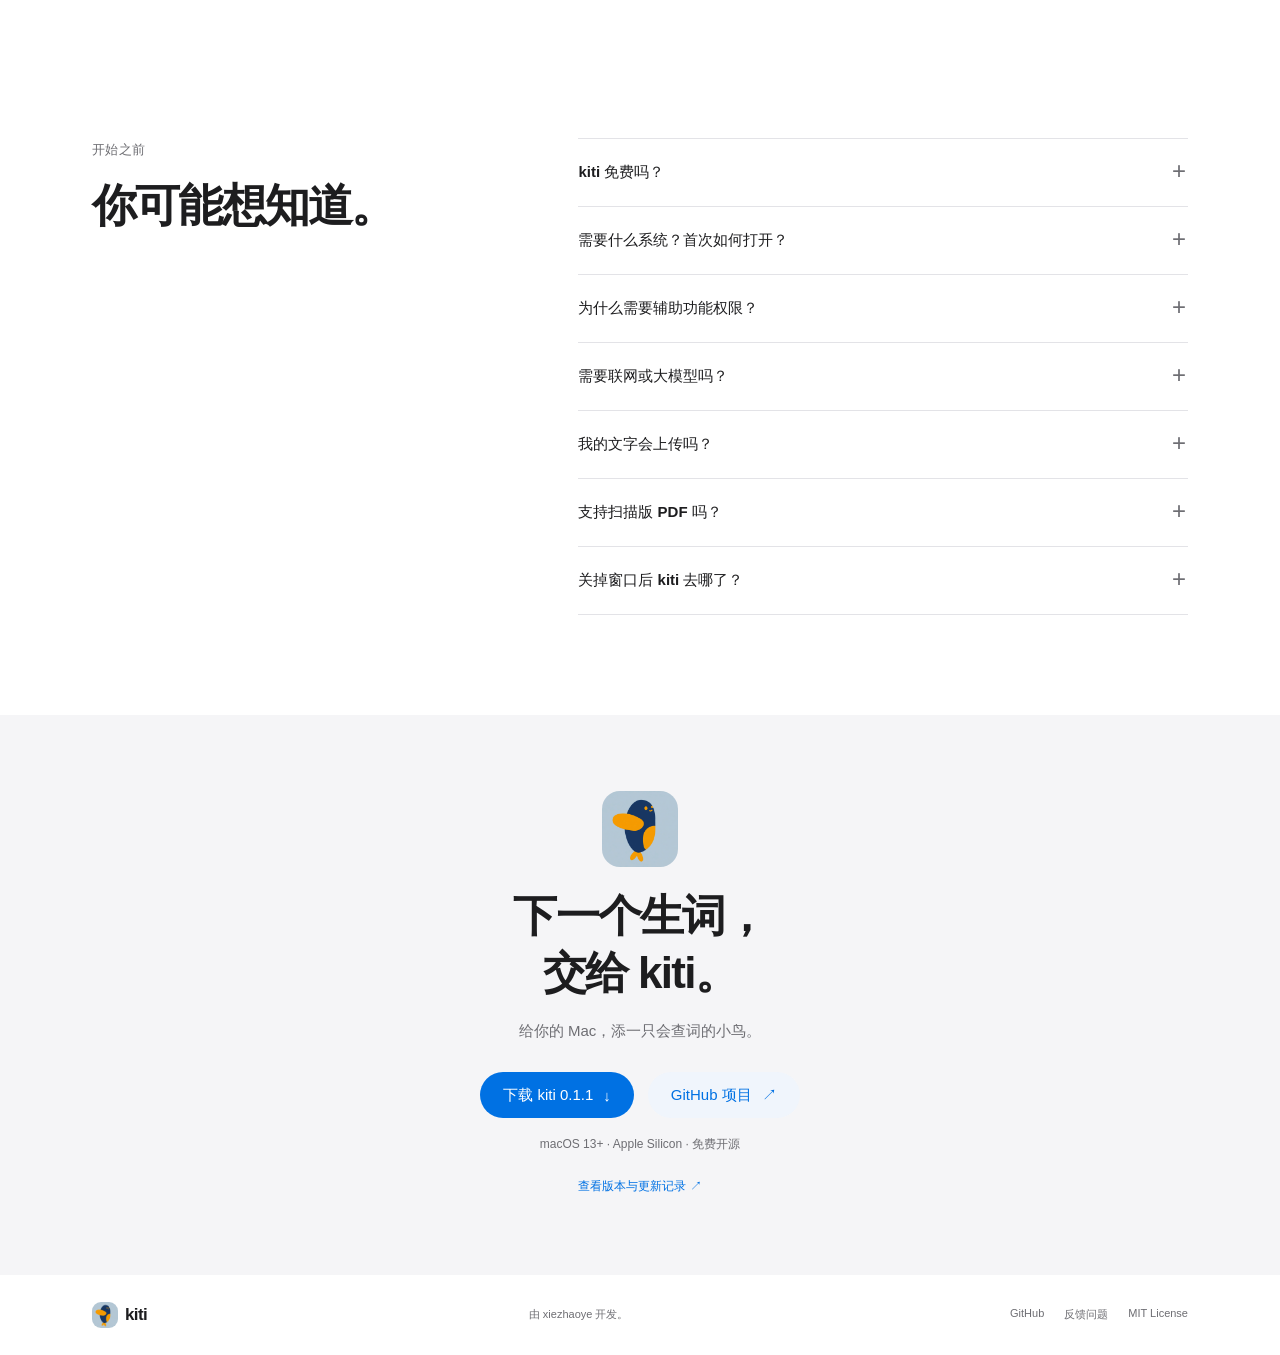
==== commit 25b850dc: "0.1.1：安装包改放 R2（kiti-dl.xiezhaoye.site），落地页下载链接更新 Co-Authored-By: Claude Sonnet 5.5 <noreply@anthropi" ====
--- a/landing/index.html
+++ b/landing/index.html
@@ -33,8 +33,8 @@
     <p class="eyebrow"><span class="status-dot" aria-hidden="true"></span> 为 macOS 原生打造 <span class="dot-divider">·</span> 免费 · MIT 开源</p>
     <h1>选中它。<br><span><span class="hero-phrase">不用切换，</span><span class="hero-phrase">立刻就懂。</span></span></h1>
     <p class="hero-description">一只住在菜单栏的小词典。在任何 App 里选中文字，浮层随即给出释义或译文；<br class="desktop-break">想看全部，点一下就进入主窗口。</p>
-    <div class="hero-actions"><a class="button primary" href="https://github.com/xiezhaoye/kiti/releases/download/v0.1.0/kiti-0.1.0-macos-arm64.zip"><svg viewBox="0 0 24 24" aria-hidden="true"><path d="M12 3v12m-5-5 5 5 5-5M5 16v4h14v-4"></path></svg>下载 macOS 版</a><a class="button secondary" href="https://github.com/xiezhaoye/kiti">在 GitHub 查看 <span aria-hidden="true">↗</span></a></div>
-    <p class="compatibility">v0.1.0 预览版 <span>·</span> macOS 13+ <span>·</span> Apple Silicon</p>
+    <div class="hero-actions"><a class="button primary" href="https://kiti-dl.xiezhaoye.site/kiti-0.1.1-macos-arm64.zip"><svg viewBox="0 0 24 24" aria-hidden="true"><path d="M12 3v12m-5-5 5 5 5-5M5 16v4h14v-4"></path></svg>下载 macOS 版</a><a class="button secondary" href="https://github.com/xiezhaoye/kiti">在 GitHub 查看 <span aria-hidden="true">↗</span></a></div>
+    <p class="compatibility">v0.1.1 预览版 <span>·</span> macOS 13+ <span>·</span> Apple Silicon</p>
     <figure class="hero-product">
       <button class="screenshot-button" data-preview="assets/kiti-main.jpg" data-caption="kiti 主窗口：查词、查句、文档三个页签，按天分组的历史，以及词条详情" aria-label="放大查看 kiti 主窗口"><img class="product-image" src="assets/kiti-main.jpg" width="2000" height="1333" alt="kiti 主窗口：左侧查词、查句、文档页签与按天分组的历史，右侧是 rationale 的音标、释义、例句和相关词" fetchpriority="high"></button>
       <figcaption>安静的原生界面。查过的词，按天留在左边。<span>点击查看大图 <span aria-hidden="true">↗</span></span></figcaption>
@@ -70,7 +70,7 @@
     </div>
   </section>
   <section class="section wrap release-overview" id="updates" data-screen-label="当前版本与常用快捷键">
-    <div><p class="eyebrow">当前公开预览版 · 0.1.0</p><h2>版本与使用说明。</h2><ul class="release-points"><li>菜单栏常驻，任意 App 选中文字即可取词，首次使用需授予辅助功能权限。</li><li>主窗口三个页签：查词、查句、文档，历史按天分组并可恢复。</li><li>文档翻译、朗读、历史导入导出与同步文件夹。</li><li>界面大小可调，⌥＋ / ⌥－ 随时缩放。</li></ul><a class="release-detail" href="https://github.com/xiezhaoye/kiti/releases/tag/v0.1.0">查看 0.1.0 发布说明 ↗</a></div>
+    <div><p class="eyebrow">当前公开预览版 · 0.1.1</p><h2>版本与使用说明。</h2><ul class="release-points"><li>菜单栏常驻，任意 App 选中文字即可取词，首次使用需授予辅助功能权限。</li><li>主窗口三个页签：查词、查句、文档，历史按天分组并可恢复。</li><li>文档翻译、朗读、历史导入导出与同步文件夹。</li><li>界面大小可调，⌥＋ / ⌥－ 随时缩放。</li></ul><a class="release-detail" href="https://github.com/xiezhaoye/kiti/releases/tag/v0.1.1">查看 0.1.1 发布说明 ↗</a></div>
     <div class="shortcut-panel"><h3>常用快捷键</h3><dl><div><dt>自动取词开关</dt><dd><kbd>⌥D</kbd></dd></div><div><dt>打开主窗口</dt><dd><kbd>⌥空格</kbd></dd></div><div><dt>快速查询</dt><dd><kbd>⌥Q</kbd></dd></div><div><dt>翻译剪贴板内容</dt><dd><kbd>⌥⇧T</kbd></dd></div><div><dt>朗读选中文字</dt><dd><kbd>⌥S</kbd></dd></div><div><dt>放大 / 缩小界面</dt><dd><kbd>⌥＋ / ⌥－</kbd></dd></div></dl><p>以上为默认快捷键，全局快捷键均可在设置中修改。</p></div>
   </section>
   <section class="section wrap faq-section" data-screen-label="常见问题"><div class="section-heading"><p class="eyebrow">开始之前</p><h2>你可能想知道。</h2></div><div class="faq">
@@ -82,7 +82,7 @@
     <details><summary>支持扫描版 PDF 吗？</summary><p>暂不支持。没有文字层的扫描件会提示无法读取；带文字层的 PDF 可以正常翻译。</p></details>
     <details><summary>关掉窗口后 kiti 去哪了？</summary><p>默认继续留在菜单栏，保持取词可用。可在设置 → 通用里选择“关闭主窗口时退出”，也可以打开“在 Dock 中显示”。</p></details>
   </div></section>
-  <section class="download-section" id="download" data-screen-label="下载 kiti"><div class="wrap"><img src="assets/logo.png" width="76" height="76" alt="kiti" loading="lazy"><h2>下一个生词，<br>交给 kiti。</h2><p>给你的 Mac，添一只会查词的小鸟。</p><div class="hero-actions"><a class="button primary" href="https://github.com/xiezhaoye/kiti/releases/download/v0.1.0/kiti-0.1.0-macos-arm64.zip">下载 kiti 0.1.0 <span aria-hidden="true">↓</span></a><a class="button secondary" href="https://github.com/xiezhaoye/kiti">GitHub 项目 <span aria-hidden="true">↗</span></a></div><p class="compatibility">macOS 13+ · Apple Silicon · 免费开源</p><a class="release-notes" href="https://github.com/xiezhaoye/kiti/releases">查看版本与更新记录 <span aria-hidden="true">↗</span></a></div></section>
+  <section class="download-section" id="download" data-screen-label="下载 kiti"><div class="wrap"><img src="assets/logo.png" width="76" height="76" alt="kiti" loading="lazy"><h2>下一个生词，<br>交给 kiti。</h2><p>给你的 Mac，添一只会查词的小鸟。</p><div class="hero-actions"><a class="button primary" href="https://kiti-dl.xiezhaoye.site/kiti-0.1.1-macos-arm64.zip">下载 kiti 0.1.1 <span aria-hidden="true">↓</span></a><a class="button secondary" href="https://github.com/xiezhaoye/kiti">GitHub 项目 <span aria-hidden="true">↗</span></a></div><p class="compatibility">macOS 13+ · Apple Silicon · 免费开源</p><a class="release-notes" href="https://github.com/xiezhaoye/kiti/releases">查看版本与更新记录 <span aria-hidden="true">↗</span></a></div></section>
 </main>
 <footer class="wrap footer"><a class="brand" href="#"><img src="assets/logo.png" width="26" height="26" alt=""><span>kiti</span></a><p>由 <a href="https://www.xiezhaoye.site/">xiezhaoye</a> 开发。</p><nav aria-label="页脚导航"><a href="https://github.com/xiezhaoye/kiti">GitHub</a><a href="https://github.com/xiezhaoye/kiti/issues">反馈问题</a><a href="https://github.com/xiezhaoye/kiti/blob/main/LICENSE">MIT License</a></nav></footer>
 <dialog id="image-preview" aria-label="产品截图大图"><button class="preview-close" aria-label="关闭大图">关闭 <span aria-hidden="true">×</span></button><img alt=""><p></p></dialog>
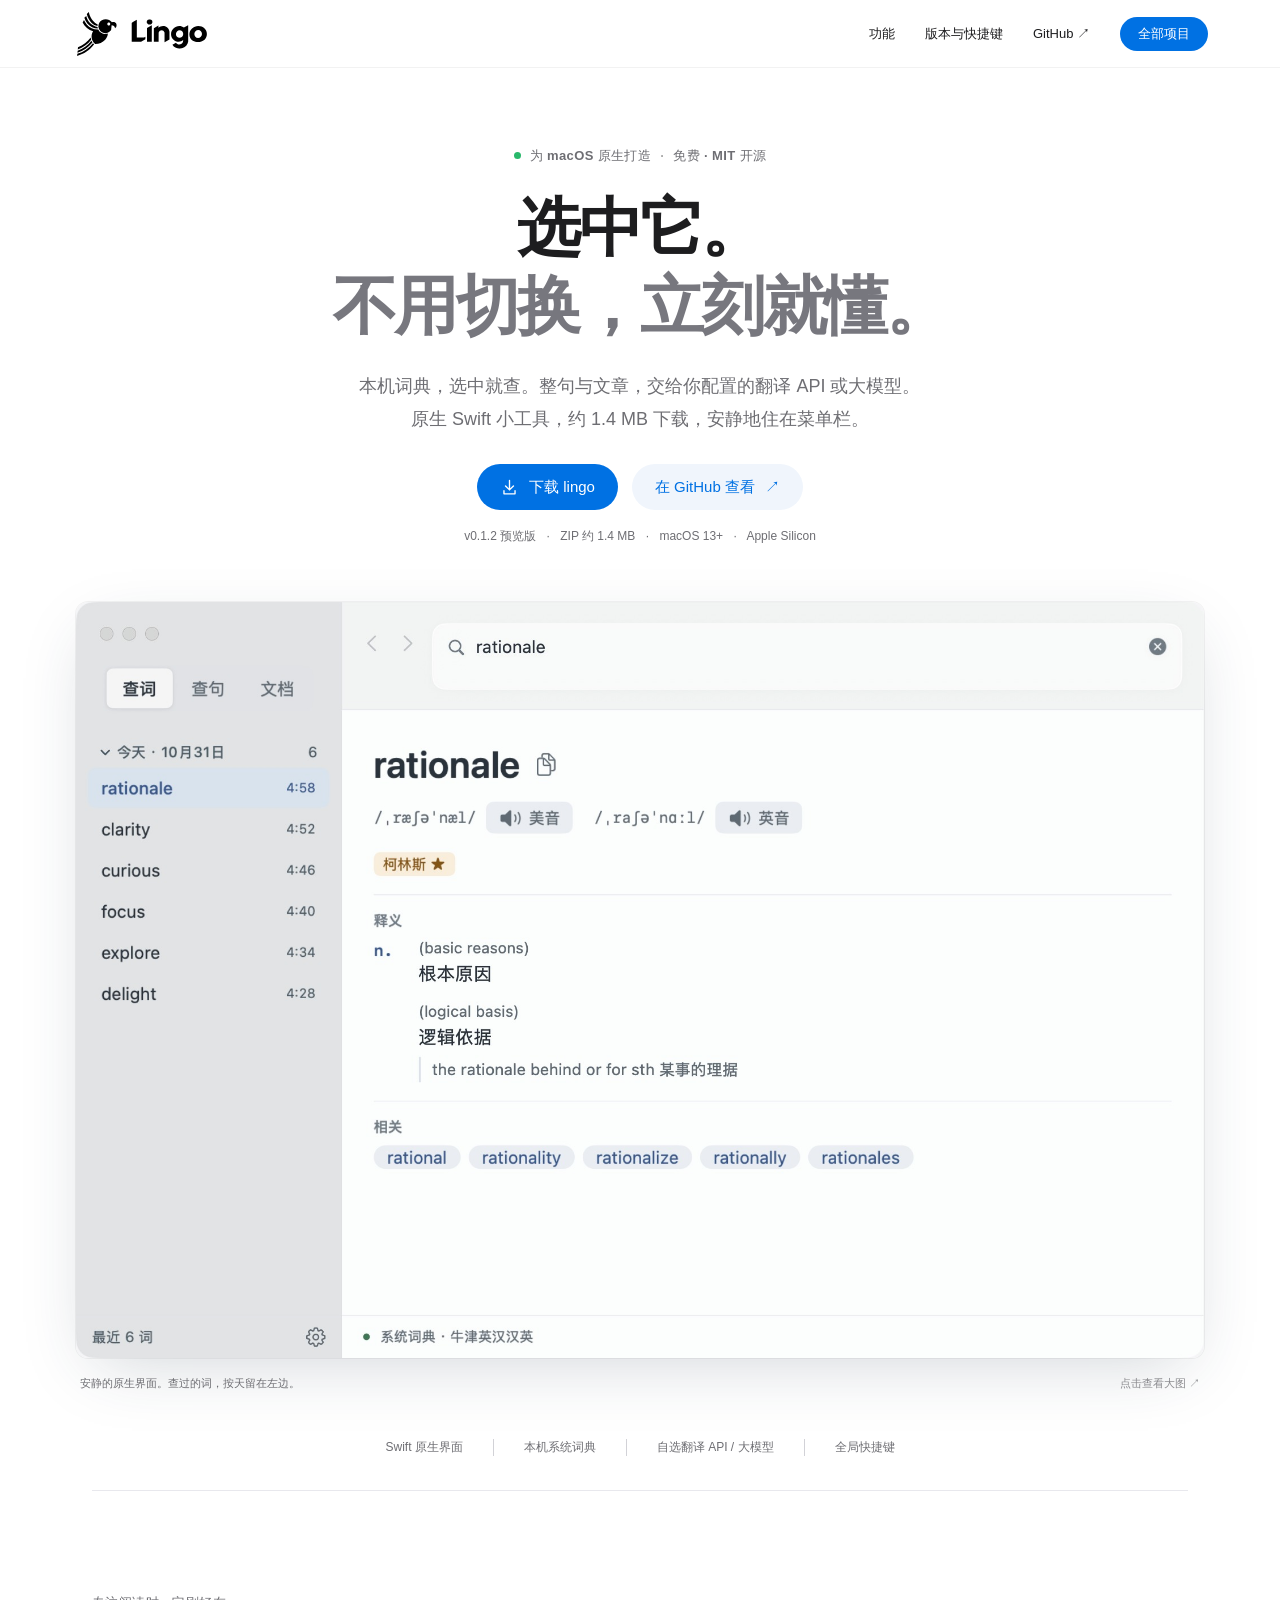
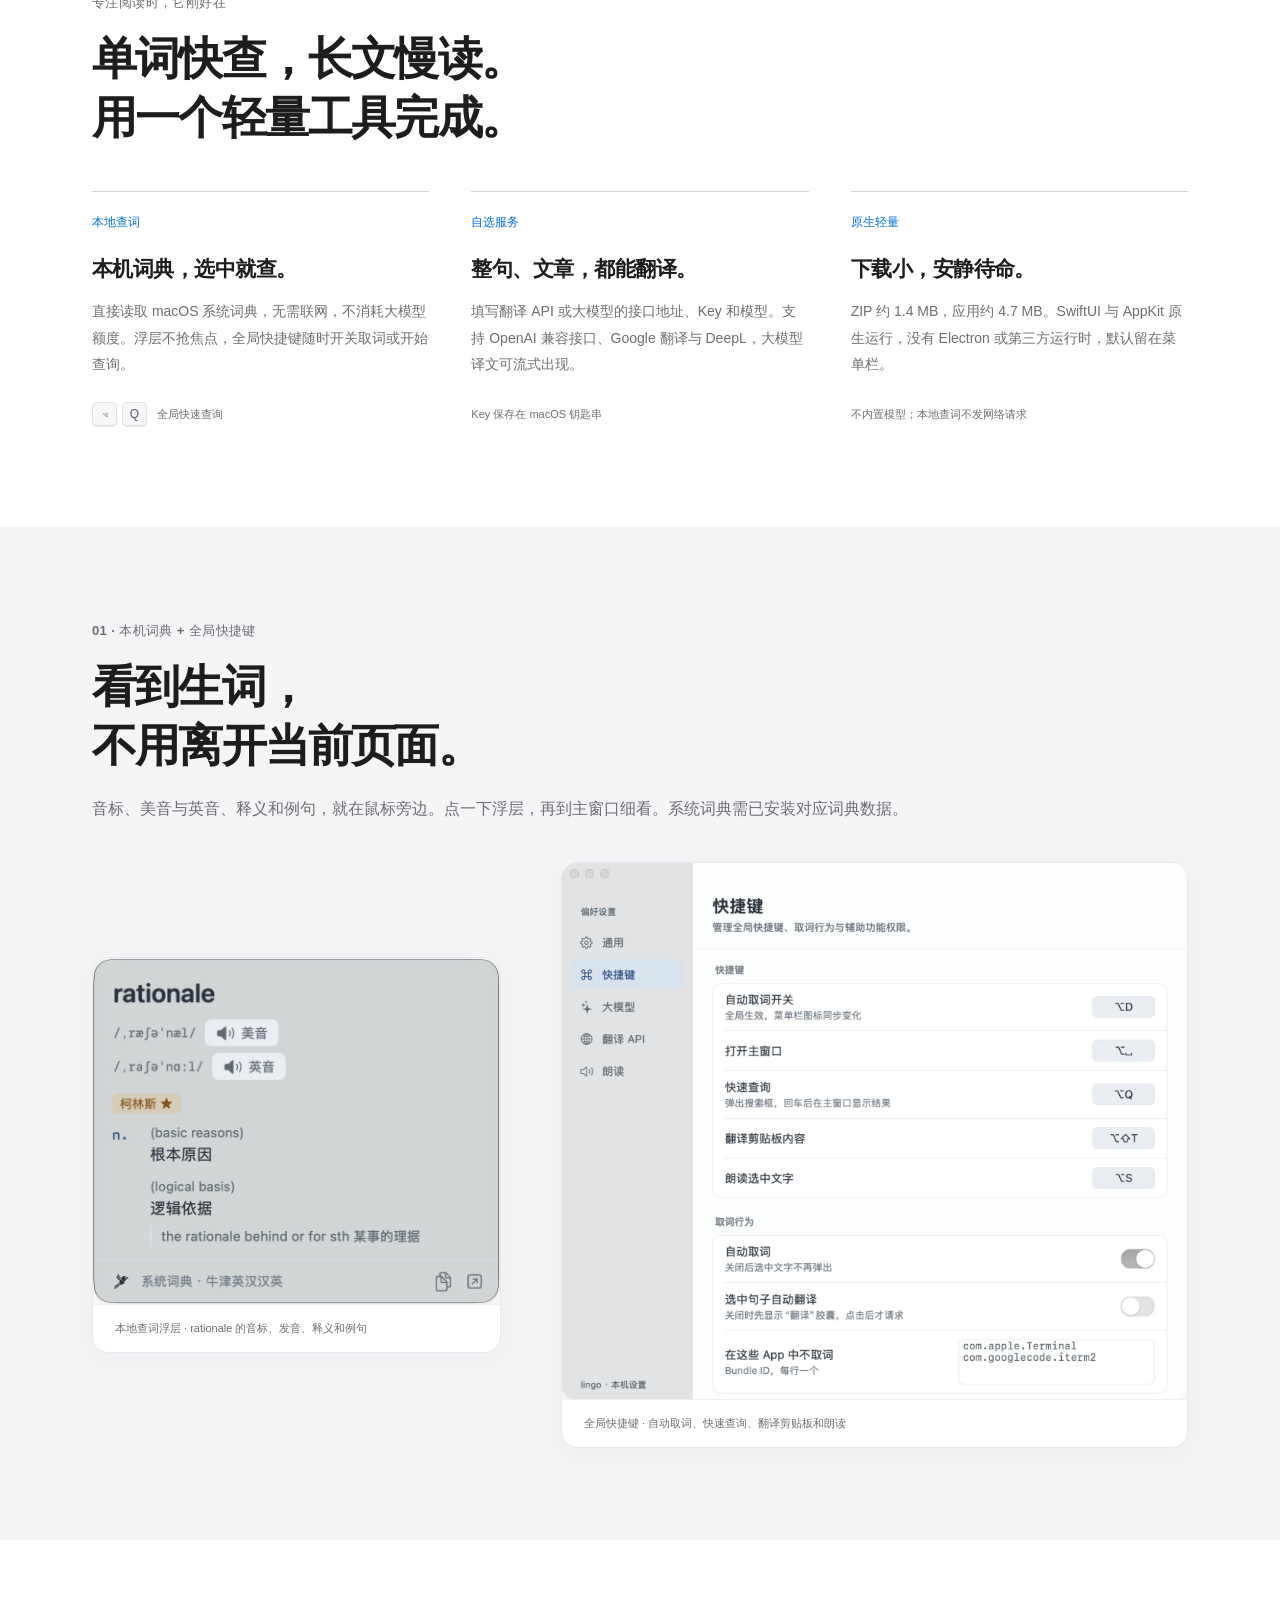
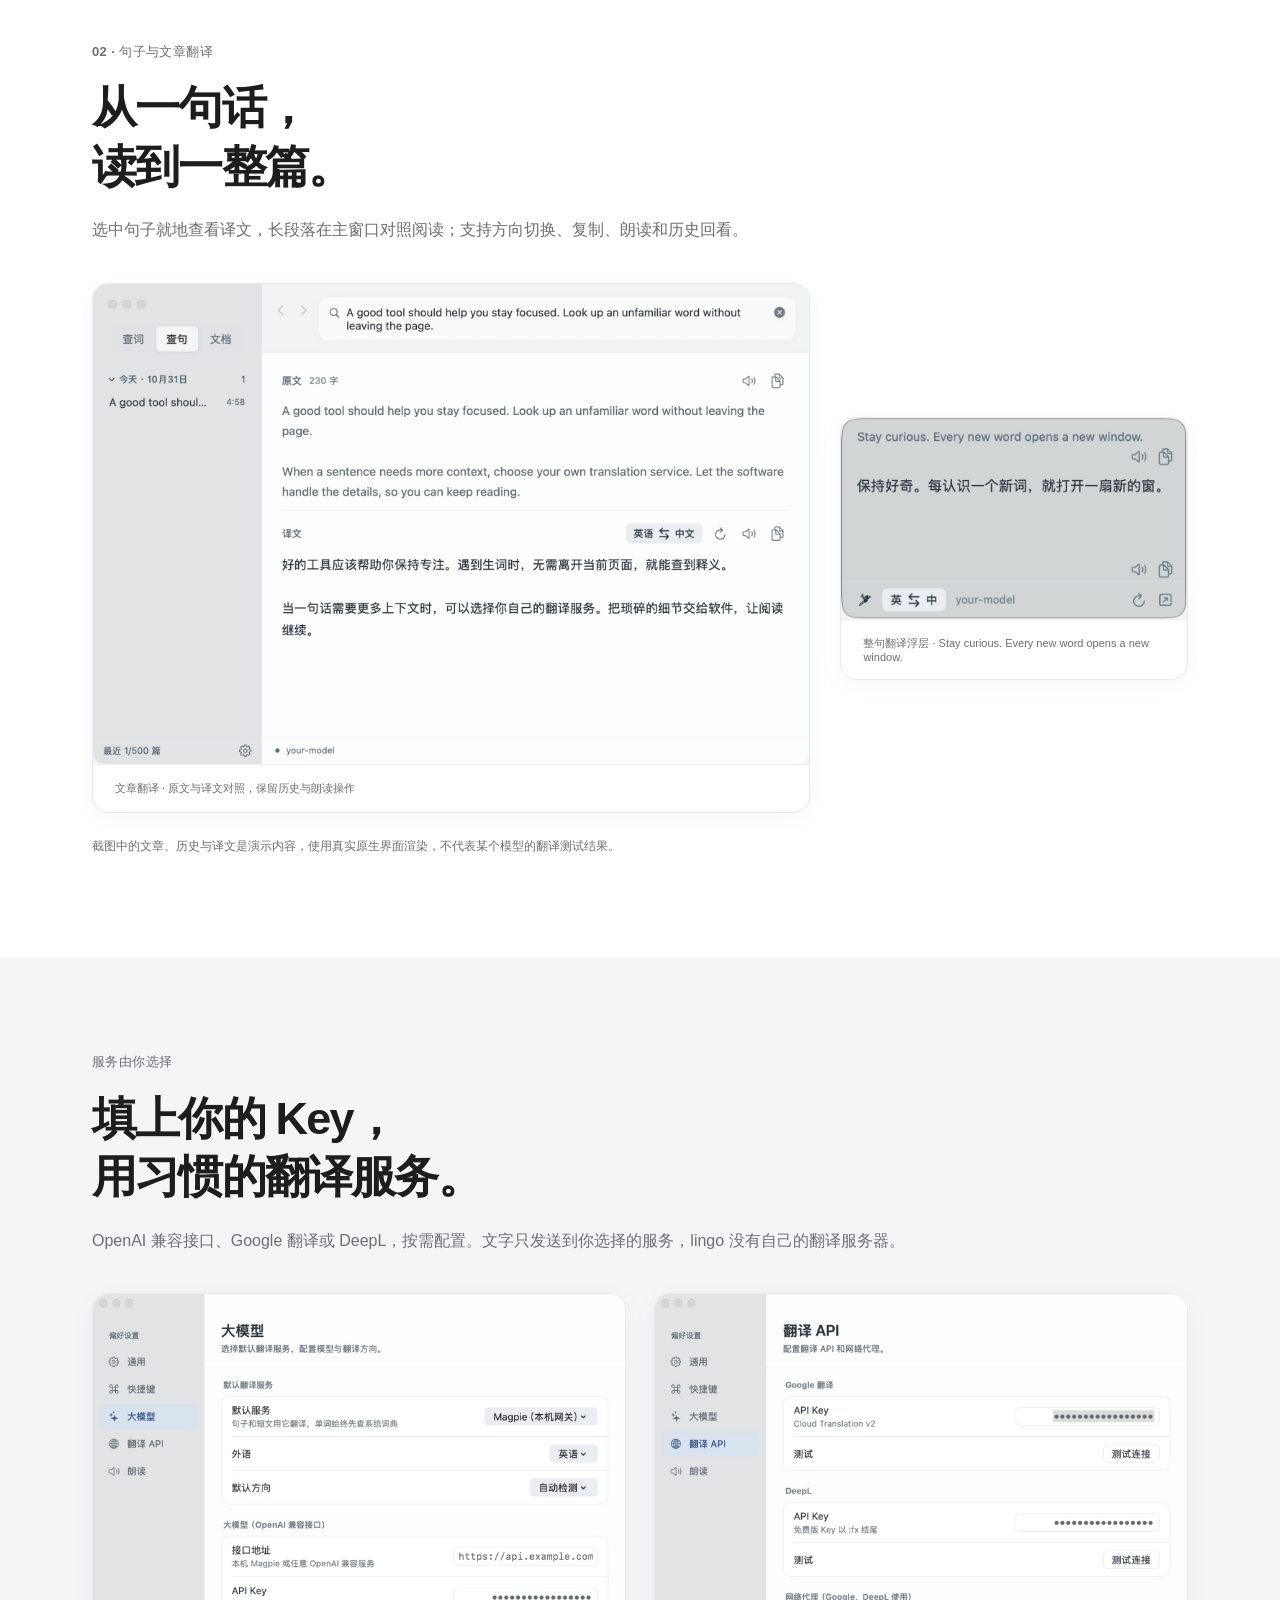
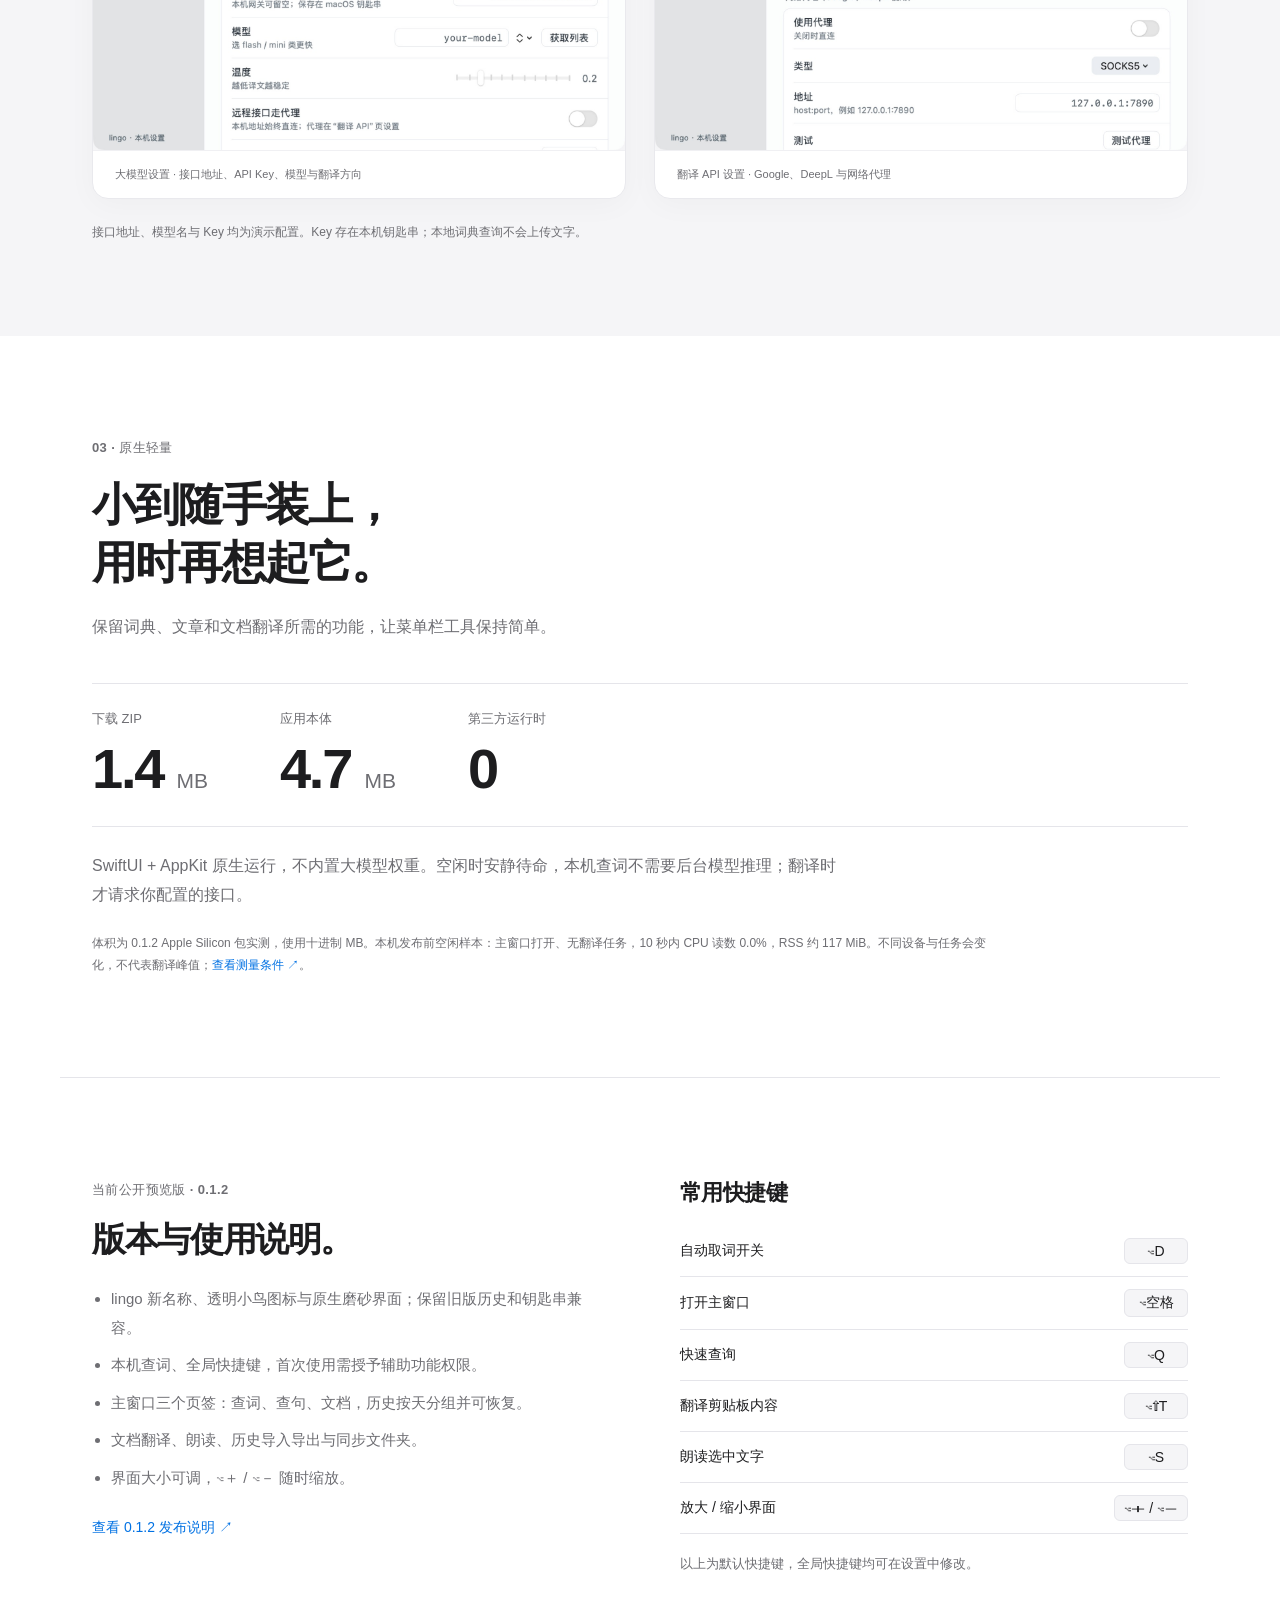
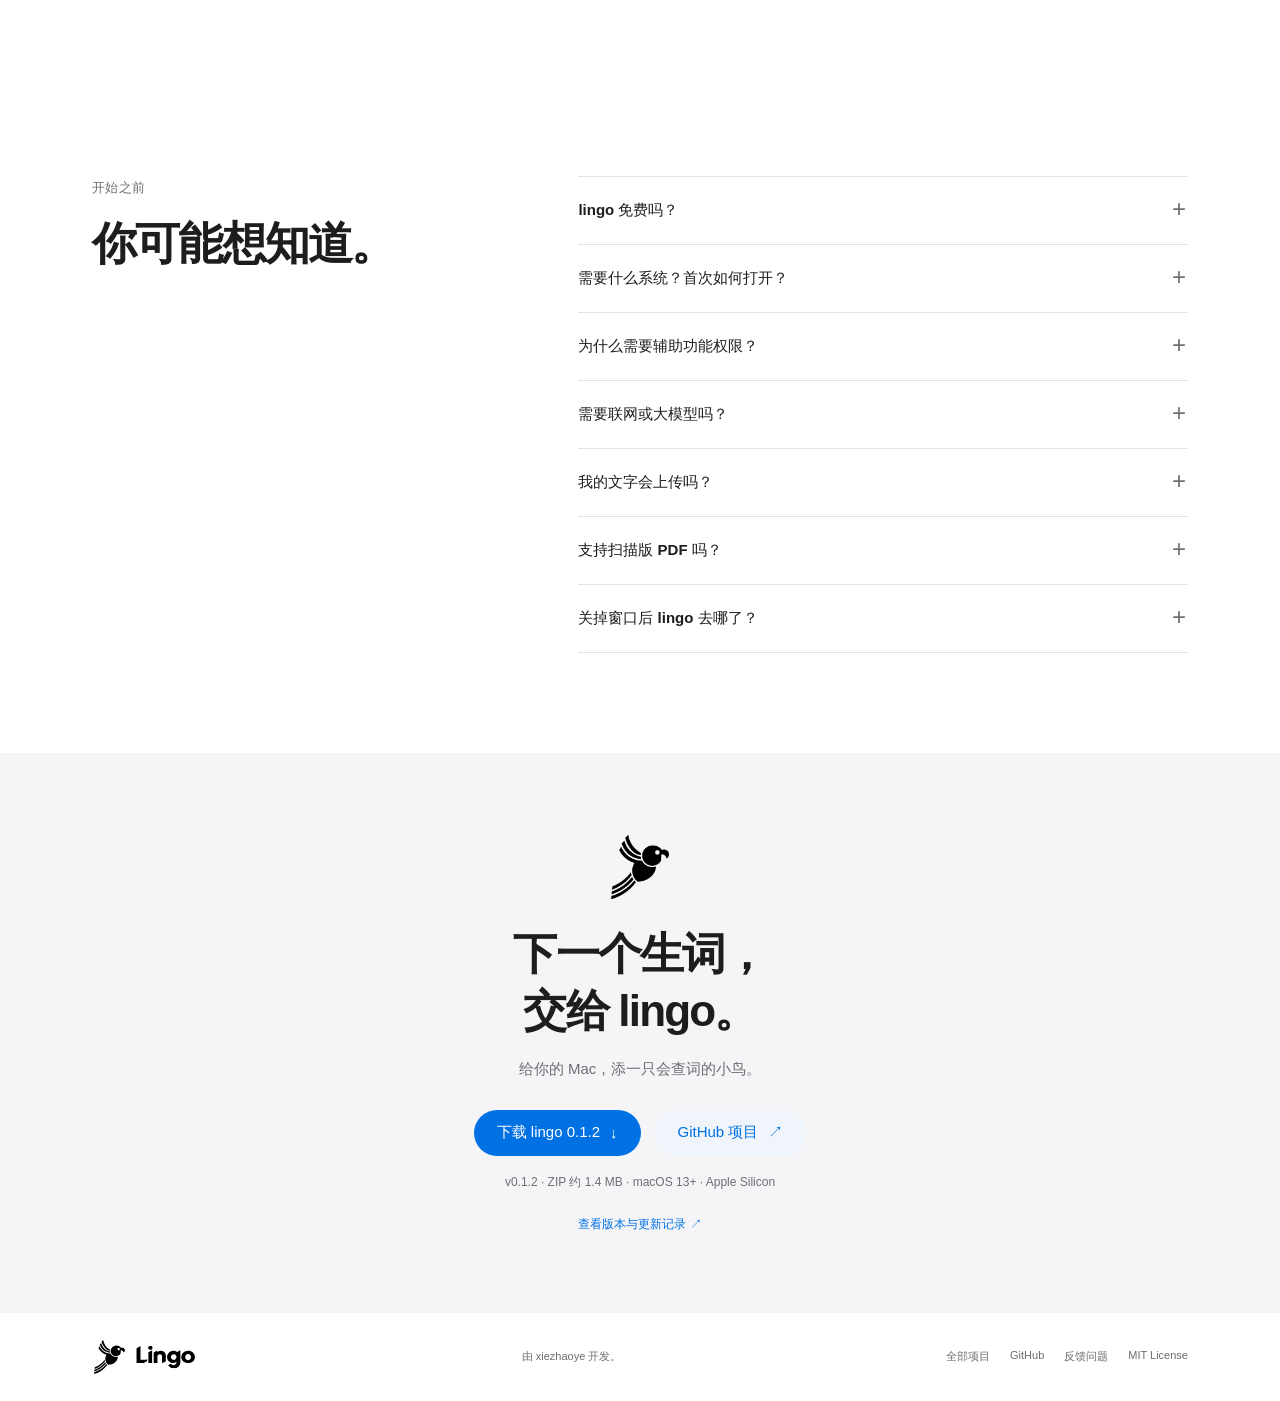
==== commit caeccd17: "发布 lingo 0.1.2：原生磨砂界面、产品截图与下载更新" ====
--- a/landing/index.html
+++ b/landing/index.html
@@ -1,21 +1,21 @@
 <!doctype html>
-<!-- Context: kiti, a macOS menu-bar dictionary and translator. Direction: same light Apple-inspired product page as Hoot, real offscreen renders of the native UI. No external fonts, trackers or runtime dependencies. -->
+<!-- Context: lingo, a macOS menu-bar dictionary and translator. Direction: same light Apple-inspired product page as Hoot, real native-window captures with isolated demo data. No external fonts, trackers or runtime dependencies. -->
 <html lang="zh-CN">
 <head>
   <meta charset="utf-8">
   <meta name="viewport" content="width=device-width,initial-scale=1">
   <meta name="theme-color" content="#f5f5f7">
-  <title>kiti — 选中就懂，住在菜单栏的 Mac 词典与翻译</title>
-  <meta name="description" content="kiti 是一款免费的 macOS 菜单栏词典与翻译 App。在任何 App 里选中文字，浮层立即给出释义或译文；单词走本机系统词典，句子与整篇文档交给你自己的大模型，以 MIT 协议开源。">
-  <link rel="canonical" href="https://kiti.xiezhaoye.site/">
-  <link rel="icon" type="image/png" href="assets/logo.png">
-  <link rel="apple-touch-icon" href="assets/logo.png">
+  <title>lingo — 选中就懂，住在菜单栏的 Mac 词典与翻译</title>
+  <meta name="description" content="lingo 是一款免费的 macOS 菜单栏词典与翻译 App。在任何 App 里选中文字，浮层立即给出释义或译文；单词走本机系统词典，句子与整篇文档交给你配置的翻译 API 或大模型，以 MIT 协议开源。">
+  <link rel="canonical" href="https://lingo.xiezhaoye.site/">
+  <link rel="icon" type="image/png" href="assets/logo.png?v=20261030">
+  <link rel="apple-touch-icon" href="assets/logo.png?v=20261030">
   <meta property="og:type" content="website">
   <meta property="og:locale" content="zh_CN">
-  <meta property="og:title" content="kiti — 选中就懂，住在菜单栏的 Mac 词典与翻译">
+  <meta property="og:title" content="lingo — 选中就懂，住在菜单栏的 Mac 词典与翻译">
   <meta property="og:description" content="任何 App 里选中文字，浮层即刻出释义或译文。免费使用，MIT 开源。">
-  <meta property="og:url" content="https://kiti.xiezhaoye.site/">
-  <meta property="og:image" content="https://kiti.xiezhaoye.site/assets/kiti-main.jpg">
+  <meta property="og:url" content="https://lingo.xiezhaoye.site/">
+  <meta property="og:image" content="https://lingo.xiezhaoye.site/assets/lingo-main.jpg">
   <meta name="twitter:card" content="summary_large_image">
   <link rel="stylesheet" href="style.css">
   <script src="site.js" defer></script>
@@ -24,67 +24,77 @@
 <a class="skip" href="#main">跳转到正文</a>
 <header class="nav">
   <div class="nav-inner">
-    <a class="brand" href="#" aria-label="kiti 首页"><img src="assets/logo.png" width="38" height="38" alt=""><span>kiti</span></a>
-    <nav aria-label="主导航"><a href="#features">功能</a><a href="#updates">版本与快捷键</a><a href="https://github.com/xiezhaoye/kiti">GitHub <span aria-hidden="true">↗</span></a><a class="nav-download" href="#download">下载</a></nav>
+    <a class="brand" href="#" aria-label="lingo 首页"><img class="brand-wordmark" src="assets/brand.svg" width="140" height="44" alt="lingo"></a>
+    <nav aria-label="主导航"><a href="#features">功能</a><a href="#updates">版本与快捷键</a><a href="https://github.com/xiezhaoye/lingo">GitHub <span aria-hidden="true">↗</span></a><a class="nav-download" href="https://www.xiezhaoye.site/">全部项目</a></nav>
   </div>
 </header>
 <main id="main">
   <section class="hero wrap" data-screen-label="产品介绍">
     <p class="eyebrow"><span class="status-dot" aria-hidden="true"></span> 为 macOS 原生打造 <span class="dot-divider">·</span> 免费 · MIT 开源</p>
     <h1>选中它。<br><span><span class="hero-phrase">不用切换，</span><span class="hero-phrase">立刻就懂。</span></span></h1>
-    <p class="hero-description">一只住在菜单栏的小词典。在任何 App 里选中文字，浮层随即给出释义或译文；<br class="desktop-break">想看全部，点一下就进入主窗口。</p>
-    <div class="hero-actions"><a class="button primary" href="https://kiti-dl.xiezhaoye.site/kiti-0.1.1-macos-arm64.zip"><svg viewBox="0 0 24 24" aria-hidden="true"><path d="M12 3v12m-5-5 5 5 5-5M5 16v4h14v-4"></path></svg>下载 macOS 版</a><a class="button secondary" href="https://github.com/xiezhaoye/kiti">在 GitHub 查看 <span aria-hidden="true">↗</span></a></div>
-    <p class="compatibility">v0.1.1 预览版 <span>·</span> macOS 13+ <span>·</span> Apple Silicon</p>
+    <p class="hero-description">本机词典，选中就查。整句与文章，交给你配置的翻译 API 或大模型。<br class="desktop-break">原生 Swift 小工具，约 1.4 MB 下载，安静地住在菜单栏。</p>
+    <div class="hero-actions"><a class="button primary" href="https://kiti-dl.xiezhaoye.site/lingo-0.1.2-macos-arm64.zip"><svg viewBox="0 0 24 24" aria-hidden="true"><path d="M12 3v12m-5-5 5 5 5-5M5 16v4h14v-4"></path></svg>下载 lingo</a><a class="button secondary" href="https://github.com/xiezhaoye/lingo">在 GitHub 查看 <span aria-hidden="true">↗</span></a></div>
+    <p class="compatibility">v0.1.2 预览版 <span>·</span> ZIP 约 1.4 MB <span>·</span> macOS 13+ <span>·</span> Apple Silicon</p>
     <figure class="hero-product">
-      <button class="screenshot-button" data-preview="assets/kiti-main.jpg" data-caption="kiti 主窗口：查词、查句、文档三个页签，按天分组的历史，以及词条详情" aria-label="放大查看 kiti 主窗口"><img class="product-image" src="assets/kiti-main.jpg" width="2000" height="1333" alt="kiti 主窗口：左侧查词、查句、文档页签与按天分组的历史，右侧是 rationale 的音标、释义、例句和相关词" fetchpriority="high"></button>
+      <button class="screenshot-button" data-preview="assets/lingo-main.jpg" data-caption="lingo 主窗口：查词、查句、文档三个页签，按天分组的历史，以及词条详情" aria-label="放大查看 lingo 主窗口"><img class="product-image" src="assets/lingo-main.jpg" width="1990" height="1334" alt="lingo 主窗口：左侧查词、查句、文档页签与按天分组的历史，右侧是 rationale 的音标、释义、例句和相关词" fetchpriority="high"></button>
       <figcaption>安静的原生界面。查过的词，按天留在左边。<span>点击查看大图 <span aria-hidden="true">↗</span></span></figcaption>
     </figure>
-    <div class="capability-strip"><span>Swift 原生界面</span><span>本机系统词典</span><span>自带大模型接口</span><span>全局快捷键</span></div>
+    <div class="capability-strip"><span>Swift 原生界面</span><span>本机系统词典</span><span>自选翻译 API / 大模型</span><span>全局快捷键</span></div>
   </section>
-  <section class="section wrap" id="features" data-screen-label="核心流程">
-    <div class="section-heading"><p class="eyebrow">小词典，完整的流程</p><h2>从看到，到看懂，<br>只要一次选中。</h2><p>该快的快，该准的准。单词不打扰网络，长句才请出大模型。</p></div>
+  <section class="section wrap" id="features" data-screen-label="三个产品特点">
+    <div class="section-heading"><p class="eyebrow">专注阅读时，它刚好在</p><h2>单词快查，长文慢读。<br>用一个轻量工具完成。</h2></div>
     <div class="workflow">
-      <article><span class="step">01</span><h3>选中，就弹出。</h3><p>在浏览器、PDF、聊天窗口里拖选文字、双击单词或按住 Shift 点击，浮层就出现在鼠标旁边，不抢走你当前的焦点。可以设置不取词的 App 黑名单。</p><div class="keyboard"><kbd>⌥</kbd><kbd>D</kbd><span>随时开关自动取词</span></div></article>
-      <article><span class="step">02</span><h3>词，查词典；句，找翻译。</h3><p>单词直接读取 macOS 自带的牛津英汉汉英词典，附柯林斯星级、CET、考研等标签，不调用大模型、不用联网。句子和段落则流式翻译，译文逐字出现。</p><p class="small-note">音标 · 美音 / 英音 · 词性 · 例句 · 相关词</p></article>
-      <article><span class="step">03</span><h3>想细看，点一下。</h3><p>点击浮层，主窗口打开并显示完整词条；浮层里的单词也能再双击继续查。查过的词、翻译过的文章，都按天记在左边，随时回看。</p><div class="keyboard"><kbd>⌥</kbd><kbd>Q</kbd><span>快速查询，回车直达主窗口</span></div></article>
+      <article><span class="step">本地查词</span><h3>本机词典，选中就查。</h3><p>直接读取 macOS 系统词典，无需联网，不消耗大模型额度。浮层不抢焦点，全局快捷键随时开关取词或开始查询。</p><div class="keyboard"><kbd>⌥</kbd><kbd>Q</kbd><span>全局快速查询</span></div></article>
+      <article><span class="step">自选服务</span><h3>整句、文章，都能翻译。</h3><p>填写翻译 API 或大模型的接口地址、Key 和模型。支持 OpenAI 兼容接口、Google 翻译与 DeepL，大模型译文可流式出现。</p><p class="small-note">Key 保存在 macOS 钥匙串</p></article>
+      <article><span class="step">原生轻量</span><h3>下载小，安静待命。</h3><p>ZIP 约 1.4 MB，应用约 4.7 MB。SwiftUI 与 AppKit 原生运行，没有 Electron 或第三方运行时，默认留在菜单栏。</p><p class="small-note">不内置模型；本地查词不发网络请求</p></article>
     </div>
   </section>
-  <section class="editing-section" data-screen-label="取词浮层">
-    <div class="wrap editing-layout">
-      <div class="editing-copy"><p class="eyebrow">就在你读的地方</p><h2>一张浮层，<br>刚好够用。</h2><p>不必复制、不必切换窗口。释义、音标、发音和例句，都在浮层里；需要时再进入主窗口。</p><ul class="check-list"><li>美音 / 英音各自配音标和发音按钮</li><li>释义里的英文单词可继续双击查询</li><li>复制、在主窗口打开，一步到位</li><li>kiti 自己的窗口里也能这样取词</li></ul></div>
-      <figure class="annotation-figure"><button class="screenshot-button" data-preview="assets/kiti-popover.jpg" data-caption="kiti 取词浮层：auto 的音标、发音、释义与例句" aria-label="放大查看取词浮层"><img src="assets/kiti-popover.jpg" width="942" height="800" alt="kiti 取词浮层，显示 rationale 的音标、美音英音按钮、释义和例句" loading="lazy"></button><figcaption>取词浮层 · 释义、例句、发音，集中在一处</figcaption></figure>
+  <section class="editing-section" data-screen-label="本机词典与全局快捷键">
+    <div class="wrap">
+      <div class="section-heading"><p class="eyebrow">01 · 本机词典 + 全局快捷键</p><h2>看到生词，<br>不用离开当前页面。</h2><p>音标、美音与英音、释义和例句，就在鼠标旁边。点一下浮层，再到主窗口细看。系统词典需已安装对应词典数据。</p></div>
+      <div class="product-gallery local-gallery">
+<figure class="annotation-figure"><button class="screenshot-button" data-preview="assets/lingo-popover.jpg" data-caption="本地查词浮层 · rationale 的音标、发音、释义和例句" aria-label="放大查看：本地查词浮层 · rationale 的音标、发音、释义和例句"><img src="assets/lingo-popover.jpg" width="848" height="720" alt="lingo 本机词典取词浮层，美音英音独立显示，左下角只保留小鸟 logo" loading="lazy"></button><figcaption>本地查词浮层 · rationale 的音标、发音、释义和例句</figcaption></figure><figure class="annotation-figure"><button class="screenshot-button" data-preview="assets/lingo-keys.jpg" data-caption="全局快捷键 · 自动取词、快速查询、翻译剪贴板和朗读" aria-label="放大查看：全局快捷键 · 自动取词、快速查询、翻译剪贴板和朗读"><img src="assets/lingo-keys.jpg" width="1638" height="1404" alt="快捷键设置，可自定义自动取词、主窗口、快速查询、剪贴板翻译和朗读的全局快捷键" loading="lazy"></button><figcaption>全局快捷键 · 自动取词、快速查询、翻译剪贴板和朗读</figcaption></figure>
+      </div>
     </div>
   </section>
-  <section class="section wrap everyday" data-screen-label="翻译与文档">
-    <div class="section-heading"><p class="eyebrow">不止查单词</p><h2>整句、整篇、整份文档，<br>一个输入框搞定。</h2></div>
-    <div class="feature-list">
-      <article><svg viewBox="0 0 32 32" aria-hidden="true"><path d="M5 6h22v16H14l-6 5v-5H5zM11 12h10M11 16h6"></path></svg><div><h3>一个输入框，自动分流。</h3><p>输入单词就查词典，输入句子就翻译，拖入文件就开始翻译文档。中文和英文自动识别方向，需要时手动反向。</p></div></article>
-      <article><svg viewBox="0 0 32 32" aria-hidden="true"><path d="M8 4h12l6 6v18H8zM20 4v6h6M12 16h10M12 21h10"></path></svg><div><h3>文档，分段并发翻译。</h3><p>支持 txt、md、docx、有文字层的 pdf、rtf 与 html。按段落并发翻译，显示进度，可取消、重译，译文自动缓存，导出为文本。</p></div></article>
-      <article><svg viewBox="0 0 32 32" aria-hidden="true"><path d="M5 12v8h5l7 6V6l-7 6zM22 11a7 7 0 0 1 0 10M25 7a12 12 0 0 1 0 18"></path></svg><div><h3>读给你听。</h3><p>用系统语音朗读单词和译文，可选英文和中文声音，语速从 0.6× 到 1.4×。查词时美音与英音分别发音。</p></div></article>
+  <section class="section wrap" data-screen-label="整句与文章翻译">
+    <div class="section-heading"><p class="eyebrow">02 · 句子与文章翻译</p><h2>从一句话，<br>读到一整篇。</h2><p>选中句子就地查看译文，长段落在主窗口对照阅读；支持方向切换、复制、朗读和历史回看。</p></div>
+    <div class="translation-gallery">
+<figure class="annotation-figure"><button class="screenshot-button" data-preview="assets/lingo-article.jpg" data-caption="文章翻译 · 原文与译文对照，保留历史与朗读操作" aria-label="放大查看：文章翻译 · 原文与译文对照，保留历史与朗读操作"><img src="assets/lingo-article.jpg" width="1990" height="1334" alt="英文演示文章及中文译文，在主窗口查句标签内展示" loading="lazy"></button><figcaption>文章翻译 · 原文与译文对照，保留历史与朗读操作</figcaption></figure><figure class="annotation-figure"><button class="screenshot-button" data-preview="assets/lingo-sentence.jpg" data-caption="整句翻译浮层 · Stay curious. Every new word opens a new window." aria-label="放大查看：整句翻译浮层 · Stay curious. Every new word opens a new window."><img src="assets/lingo-sentence.jpg" width="848" height="492" alt="选中英文整句后显示中文译文的浮层，包含方向、复制与朗读按钮" loading="lazy"></button><figcaption>整句翻译浮层 · Stay curious. Every new word opens a new window.</figcaption></figure>
+    </div>
+    <p class="demo-note">截图中的文章、历史与译文是演示内容，使用真实原生界面渲染，不代表某个模型的翻译测试结果。</p>
+  </section>
+  <section class="editing-section" data-screen-label="大模型与翻译 API 配置">
+    <div class="wrap">
+      <div class="section-heading"><p class="eyebrow">服务由你选择</p><h2>填上你的 Key，<br>用习惯的翻译服务。</h2><p>OpenAI 兼容接口、Google 翻译或 DeepL，按需配置。文字只发送到你选择的服务，lingo 没有自己的翻译服务器。</p></div>
+      <div class="product-gallery">
+<figure class="annotation-figure"><button class="screenshot-button" data-preview="assets/lingo-llm.jpg" data-caption="大模型设置 · 接口地址、API Key、模型与翻译方向" aria-label="放大查看：大模型设置 · 接口地址、API Key、模型与翻译方向"><img src="assets/lingo-llm.jpg" width="1638" height="1404" alt="大模型配置页，显示示例接口地址、遮蔽的演示 Key 和示例模型名" loading="lazy"></button><figcaption>大模型设置 · 接口地址、API Key、模型与翻译方向</figcaption></figure><figure class="annotation-figure"><button class="screenshot-button" data-preview="assets/lingo-api.jpg" data-caption="翻译 API 设置 · Google、DeepL 与网络代理" aria-label="放大查看：翻译 API 设置 · Google、DeepL 与网络代理"><img src="assets/lingo-api.jpg" width="1638" height="1404" alt="翻译 API 设置页，可配置 Google Key、DeepL Key 和网络代理" loading="lazy"></button><figcaption>翻译 API 设置 · Google、DeepL 与网络代理</figcaption></figure>
+      </div>
+      <p class="demo-note">接口地址、模型名与 Key 均为演示配置。Key 存在本机钥匙串；本地词典查询不会上传文字。</p>
     </div>
   </section>
-  <section class="editing-section" data-screen-label="翻译服务与隐私">
-    <div class="wrap editing-layout">
-      <div class="editing-copy"><p class="eyebrow">数据去哪里，自己决定</p><h2>用你自己的<br>翻译服务。</h2><p>kiti 不自带服务器，也不收集你的任何内容。</p><ul class="check-list"><li>单词查询完全在本机完成</li><li>句子与文档发送到你配置的接口：任意 OpenAI 兼容服务，或 Google、DeepL</li><li>API Key 存放在 macOS 钥匙串，可单独为大模型设置代理</li><li>历史保存在本机，可导出、导入，或指定同步文件夹在多台电脑间合并</li></ul></div>
-      <figure class="annotation-figure"><button class="screenshot-button" data-preview="assets/kiti-keys.jpg" data-caption="kiti 设置：通用、快捷键、大模型、翻译 API、朗读" aria-label="放大查看设置界面"><img src="assets/kiti-keys.jpg" width="1820" height="1560" alt="kiti 设置窗口，左侧通用、快捷键、大模型、翻译 API、朗读五个分类，右侧是快捷键设置" loading="lazy"></button><figcaption>设置 · 快捷键、服务、朗读、同步，都在左侧菜单里</figcaption></figure>
-    </div>
+  <section class="section wrap lightweight" data-screen-label="体积与资源占用">
+    <div class="section-heading"><p class="eyebrow">03 · 原生轻量</p><h2>小到随手装上，<br>用时再想起它。</h2><p>保留词典、文章和文档翻译所需的功能，让菜单栏工具保持简单。</p></div>
+    <dl class="size-metrics"><div><dt>下载 ZIP</dt><dd>1.4 <span>MB</span></dd></div><div><dt>应用本体</dt><dd>4.7 <span>MB</span></dd></div><div><dt>第三方运行时</dt><dd>0</dd></div></dl>
+    <p class="resource-copy">SwiftUI + AppKit 原生运行，不内置大模型权重。空闲时安静待命，本机查词不需要后台模型推理；翻译时才请求你配置的接口。</p>
+    <p class="demo-note">体积为 0.1.2 Apple Silicon 包实测，使用十进制 MB。本机发布前空闲样本：主窗口打开、无翻译任务，10 秒内 CPU 读数 0.0%，RSS 约 117 MiB。不同设备与任务会变化，不代表翻译峰值；<a href="https://github.com/xiezhaoye/lingo/blob/main/docs/release-0.1.2.md">查看测量条件 ↗</a>。</p>
   </section>
   <section class="section wrap release-overview" id="updates" data-screen-label="当前版本与常用快捷键">
-    <div><p class="eyebrow">当前公开预览版 · 0.1.1</p><h2>版本与使用说明。</h2><ul class="release-points"><li>菜单栏常驻，任意 App 选中文字即可取词，首次使用需授予辅助功能权限。</li><li>主窗口三个页签：查词、查句、文档，历史按天分组并可恢复。</li><li>文档翻译、朗读、历史导入导出与同步文件夹。</li><li>界面大小可调，⌥＋ / ⌥－ 随时缩放。</li></ul><a class="release-detail" href="https://github.com/xiezhaoye/kiti/releases/tag/v0.1.1">查看 0.1.1 发布说明 ↗</a></div>
+    <div><p class="eyebrow">当前公开预览版 · 0.1.2</p><h2>版本与使用说明。</h2><ul class="release-points"><li>lingo 新名称、透明小鸟图标与原生磨砂界面；保留旧版历史和钥匙串兼容。</li><li>本机查词、全局快捷键，首次使用需授予辅助功能权限。</li><li>主窗口三个页签：查词、查句、文档，历史按天分组并可恢复。</li><li>文档翻译、朗读、历史导入导出与同步文件夹。</li><li>界面大小可调，⌥＋ / ⌥－ 随时缩放。</li></ul><a class="release-detail" href="https://github.com/xiezhaoye/lingo/releases/tag/v0.1.2">查看 0.1.2 发布说明 ↗</a></div>
     <div class="shortcut-panel"><h3>常用快捷键</h3><dl><div><dt>自动取词开关</dt><dd><kbd>⌥D</kbd></dd></div><div><dt>打开主窗口</dt><dd><kbd>⌥空格</kbd></dd></div><div><dt>快速查询</dt><dd><kbd>⌥Q</kbd></dd></div><div><dt>翻译剪贴板内容</dt><dd><kbd>⌥⇧T</kbd></dd></div><div><dt>朗读选中文字</dt><dd><kbd>⌥S</kbd></dd></div><div><dt>放大 / 缩小界面</dt><dd><kbd>⌥＋ / ⌥－</kbd></dd></div></dl><p>以上为默认快捷键，全局快捷键均可在设置中修改。</p></div>
   </section>
   <section class="section wrap faq-section" data-screen-label="常见问题"><div class="section-heading"><p class="eyebrow">开始之前</p><h2>你可能想知道。</h2></div><div class="faq">
-    <details><summary>kiti 免费吗？</summary><p>免费使用，并以 MIT 协议开源。你可以查看、修改和分发代码，条款见 <a href="https://github.com/xiezhaoye/kiti/blob/main/LICENSE">MIT License</a>。</p></details>
-    <details><summary>需要什么系统？首次如何打开？</summary><p>当前预览版支持 macOS 13 及以上的 Apple Silicon Mac。下载 ZIP 后解压，将 kiti.app 拖入“应用程序”。安装包尚未经 Apple 公证；如果系统提示无法验证开发者，可确认来源后在“系统设置 → 隐私与安全性”中选择“仍要打开”。</p></details>
-    <details><summary>为什么需要辅助功能权限？</summary><p>kiti 通过 macOS 辅助功能读取其他 App 里选中的文字；读不到时才模拟 ⌘C 并恢复你的剪贴板。请在“系统设置 → 隐私与安全性 → 辅助功能”（部分系统版本叫“设备控制和数据访问”）里允许 kiti，然后重新打开。菜单栏的“取词诊断…”会显示当前授权和最近几次取词的结果。</p></details>
+    <details><summary>lingo 免费吗？</summary><p>免费使用，并以 MIT 协议开源。你可以查看、修改和分发代码，条款见 <a href="https://github.com/xiezhaoye/lingo/blob/main/LICENSE">MIT License</a>。</p></details>
+    <details><summary>需要什么系统？首次如何打开？</summary><p>当前预览版支持 macOS 13 及以上的 Apple Silicon Mac。下载 ZIP 解压后为 lingo.app，将其拖入“应用程序”即可。安装包尚未经 Apple 公证；如果系统提示无法验证开发者，可确认来源后在“系统设置 → 隐私与安全性”中选择“仍要打开”。</p></details>
+    <details><summary>为什么需要辅助功能权限？</summary><p>lingo 通过 macOS 辅助功能读取其他 App 里选中的文字；读不到时才模拟 ⌘C 并恢复你的剪贴板。请在“系统设置 → 隐私与安全性 → 辅助功能”（部分系统版本叫“设备控制和数据访问”）里允许 lingo，然后重新打开。菜单栏的“取词诊断…”会显示当前授权和最近几次取词的结果。</p></details>
     <details><summary>需要联网或大模型吗？</summary><p>查单词不需要，直接使用本机的系统词典。翻译句子和文档需要一个翻译服务：任何 OpenAI 兼容接口（默认指向本机 127.0.0.1:3425），或者 Google、DeepL。接口地址、模型与 Key 都在设置里配置。</p></details>
-    <details><summary>我的文字会上传吗？</summary><p>单词查询不会离开你的电脑。翻译句子与文档时，文字只会发送到你自己配置的接口；API Key 存放在 macOS 钥匙串。kiti 没有自己的服务器，也不含统计和追踪脚本。</p></details>
+    <details><summary>我的文字会上传吗？</summary><p>单词查询不会离开你的电脑。翻译句子与文档时，文字只会发送到你自己配置的接口；API Key 存放在 macOS 钥匙串。lingo 没有自己的服务器，也不含统计和追踪脚本。</p></details>
     <details><summary>支持扫描版 PDF 吗？</summary><p>暂不支持。没有文字层的扫描件会提示无法读取；带文字层的 PDF 可以正常翻译。</p></details>
-    <details><summary>关掉窗口后 kiti 去哪了？</summary><p>默认继续留在菜单栏，保持取词可用。可在设置 → 通用里选择“关闭主窗口时退出”，也可以打开“在 Dock 中显示”。</p></details>
+    <details><summary>关掉窗口后 lingo 去哪了？</summary><p>默认继续留在菜单栏，保持取词可用。可在设置 → 通用里选择“关闭主窗口时退出”，也可以打开“在 Dock 中显示”。</p></details>
   </div></section>
-  <section class="download-section" id="download" data-screen-label="下载 kiti"><div class="wrap"><img src="assets/logo.png" width="76" height="76" alt="kiti" loading="lazy"><h2>下一个生词，<br>交给 kiti。</h2><p>给你的 Mac，添一只会查词的小鸟。</p><div class="hero-actions"><a class="button primary" href="https://kiti-dl.xiezhaoye.site/kiti-0.1.1-macos-arm64.zip">下载 kiti 0.1.1 <span aria-hidden="true">↓</span></a><a class="button secondary" href="https://github.com/xiezhaoye/kiti">GitHub 项目 <span aria-hidden="true">↗</span></a></div><p class="compatibility">macOS 13+ · Apple Silicon · 免费开源</p><a class="release-notes" href="https://github.com/xiezhaoye/kiti/releases">查看版本与更新记录 <span aria-hidden="true">↗</span></a></div></section>
+  <section class="download-section" id="download" data-screen-label="下载 lingo"><div class="wrap"><img src="assets/logo.png?v=20261030" width="76" height="76" alt="lingo" loading="lazy"><h2>下一个生词，<br>交给 lingo。</h2><p>给你的 Mac，添一只会查词的小鸟。</p><div class="hero-actions"><a class="button primary" href="https://kiti-dl.xiezhaoye.site/lingo-0.1.2-macos-arm64.zip">下载 lingo 0.1.2 <span aria-hidden="true">↓</span></a><a class="button secondary" href="https://github.com/xiezhaoye/lingo">GitHub 项目 <span aria-hidden="true">↗</span></a></div><p class="compatibility">v0.1.2 · ZIP 约 1.4 MB · macOS 13+ · Apple Silicon</p><a class="release-notes" href="https://github.com/xiezhaoye/lingo/releases">查看版本与更新记录 <span aria-hidden="true">↗</span></a></div></section>
 </main>
-<footer class="wrap footer"><a class="brand" href="#"><img src="assets/logo.png" width="26" height="26" alt=""><span>kiti</span></a><p>由 <a href="https://www.xiezhaoye.site/">xiezhaoye</a> 开发。</p><nav aria-label="页脚导航"><a href="https://github.com/xiezhaoye/kiti">GitHub</a><a href="https://github.com/xiezhaoye/kiti/issues">反馈问题</a><a href="https://github.com/xiezhaoye/kiti/blob/main/LICENSE">MIT License</a></nav></footer>
+<footer class="wrap footer"><a class="brand" href="#"><img class="brand-wordmark" src="assets/brand.svg" width="140" height="44" alt="lingo"></a><p>由 <a href="https://www.xiezhaoye.site/">xiezhaoye</a> 开发。</p><nav aria-label="页脚导航"><a href="https://www.xiezhaoye.site/projects/">全部项目</a><a href="https://github.com/xiezhaoye/lingo">GitHub</a><a href="https://github.com/xiezhaoye/lingo/issues">反馈问题</a><a href="https://github.com/xiezhaoye/lingo/blob/main/LICENSE">MIT License</a></nav></footer>
 <dialog id="image-preview" aria-label="产品截图大图"><button class="preview-close" aria-label="关闭大图">关闭 <span aria-hidden="true">×</span></button><img alt=""><p></p></dialog>
 </body>
 </html>
--- a/landing/style.css
+++ b/landing/style.css
@@ -6,3 +6,9 @@
 .hero-phrase{display:inline-block;white-space:nowrap}
 
 .release-overview{display:grid;grid-template-columns:1fr 1fr;gap:80px;border-top:1px solid #e5e5ea}.release-overview h2{font-size:34px;line-height:1.4;margin-top:14px}.release-points{margin:22px 0 14px;padding-left:19px;font-size:15px;line-height:1.9;color:var(--muted)}.release-points li+li{margin-top:9px}.release-detail{display:inline-flex;align-items:center;min-height:44px;color:var(--blue);font-size:14px}.shortcut-panel h3{font-size:22px;margin-bottom:18px}.shortcut-panel dl{margin:0}.shortcut-panel dl>div{display:flex;justify-content:space-between;align-items:center;gap:20px;padding:12px 0;border-bottom:1px solid #e5e5ea;font-size:14px}.shortcut-panel dd{margin:0}.shortcut-panel kbd{font:14px var(--font);font-variant-numeric:tabular-nums;background:#f5f5f7;border:1px solid #e5e5ea;border-radius:6px;padding:4px 9px;display:inline-block;min-width:64px;text-align:center}.shortcut-panel>p{font-size:13px;line-height:1.8;color:var(--muted);margin-top:18px}@media(max-width:700px){.release-overview{grid-template-columns:1fr;gap:32px}.release-overview h2{font-size:30px}.release-points{font-size:14px}}
+
+/* The supplied horizontal brand artwork includes its own wordmark. */
+.brand img.brand-wordmark{width:140px;height:44px;object-fit:contain;border-radius:0}.footer .brand img.brand-wordmark{width:105px;height:34px}@media(max-width:640px){.brand img.brand-wordmark{width:112px;height:36px}}
+
+/* Product proof: real native screenshots and measured package size. */
+.product-gallery{display:grid;grid-template-columns:1fr 1fr;gap:28px;margin-top:38px;align-items:start}.product-gallery .annotation-figure{min-width:0}.local-gallery{grid-template-columns:.75fr 1.15fr;align-items:center;gap:60px}.local-gallery .annotation-figure:first-child{max-width:440px;justify-self:center}.translation-gallery{display:grid;grid-template-columns:1.55fr .75fr;align-items:center;gap:30px;margin-top:38px}.demo-note{font-size:12px;line-height:1.9;color:var(--muted);margin-top:22px;max-width:900px}.demo-note a{color:var(--blue)}.size-metrics{display:flex;gap:72px;margin:42px 0 25px;padding:26px 0;border-block:1px solid #e5e5ea}.size-metrics dt{font-size:13px;color:var(--muted)}.size-metrics dd{margin:10px 0 0;font-size:56px;line-height:1.1;letter-spacing:-.04em;font-weight:550}.size-metrics dd span{font-size:21px;color:var(--muted);font-weight:400;letter-spacing:0}.resource-copy{font-size:16px;color:var(--muted);max-width:750px}.lightweight .section-heading h2{margin-top:16px}@media(max-width:700px){.product-gallery,.local-gallery,.translation-gallery{grid-template-columns:1fr;gap:26px}.local-gallery .annotation-figure:first-child{width:100%;max-width:440px}.translation-gallery .annotation-figure:last-child{max-width:440px;justify-self:center}.size-metrics{gap:0;justify-content:space-between}.size-metrics dd{font-size:38px}.size-metrics dd span{font-size:15px}.size-metrics dt{font-size:11px}.demo-note{font-size:11px}.resource-copy{font-size:14px}}
